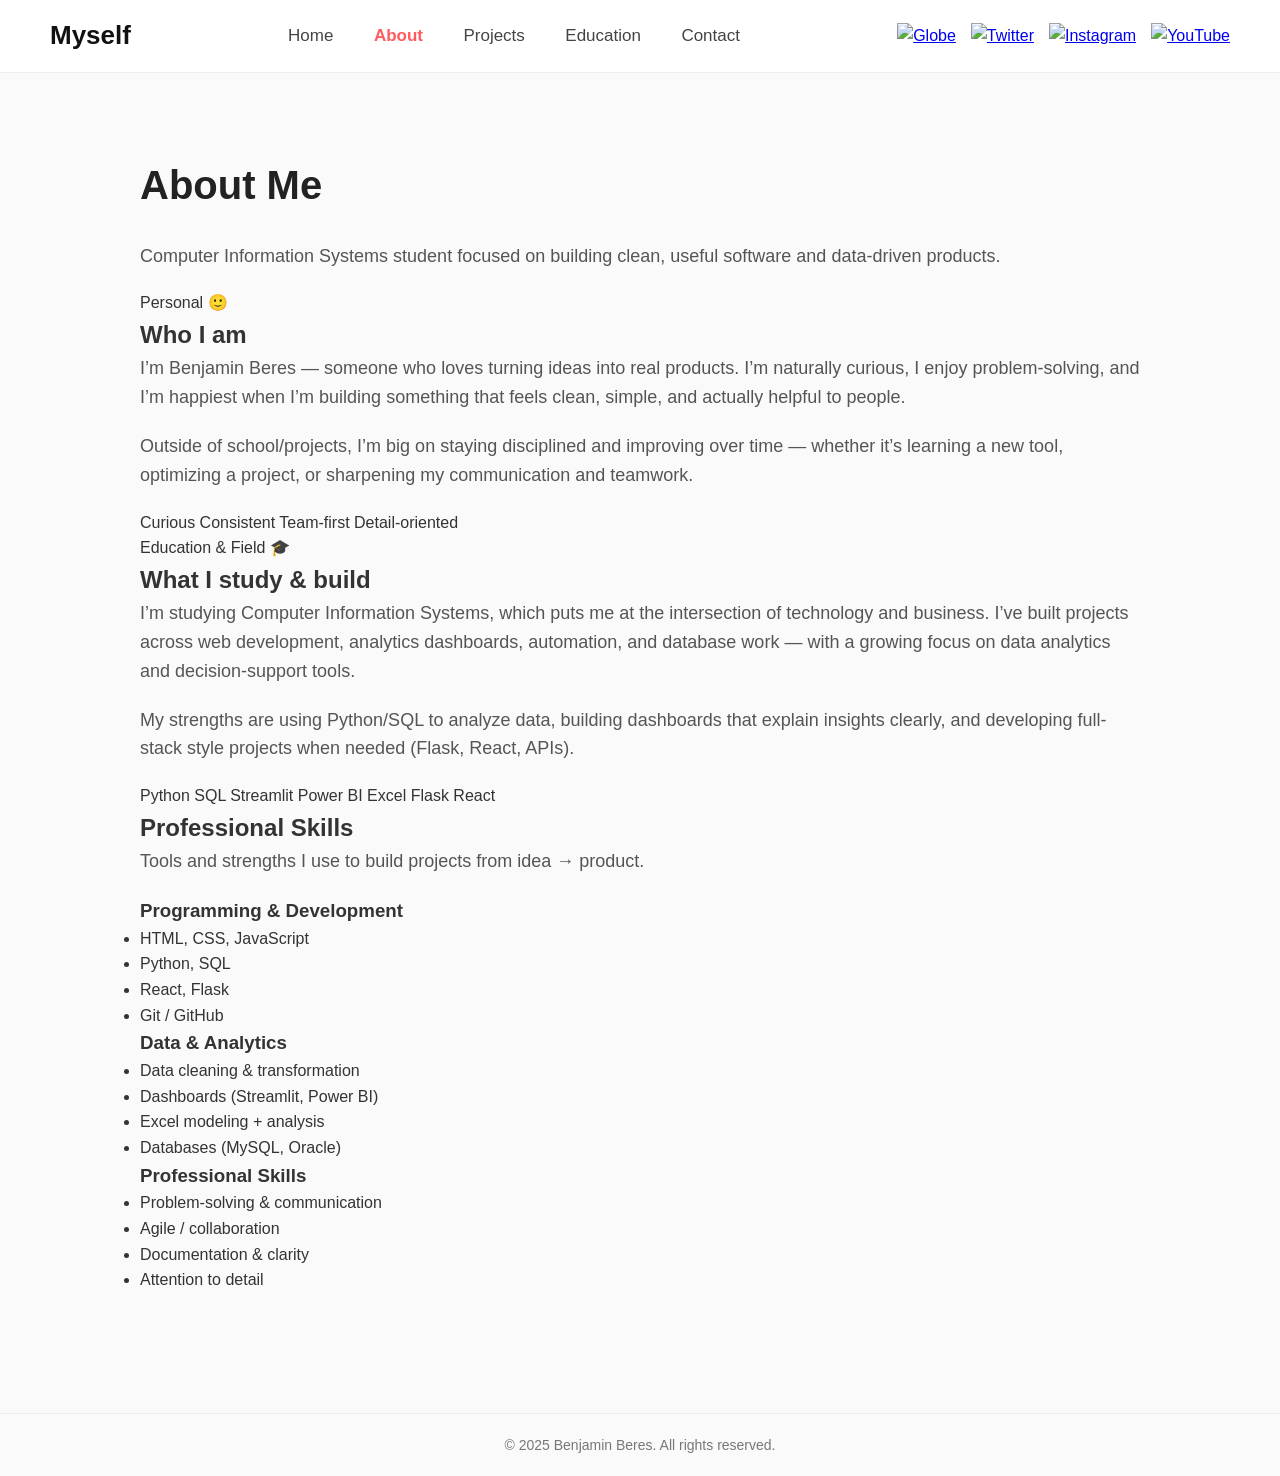
==== about.html @ faffc0ec "Update about.html" ====
<!DOCTYPE html>
<html lang="en">
<head>
  <meta charset="UTF-8">
  <meta name="viewport" content="width=device-width, initial-scale=1.0">
  <title>About - Myself</title>
  <link rel="stylesheet" href="style.css">
</head>

<body class="page-about">

<header>
  <div class="logo">Myself</div>

  <nav>
    <ul>
      <li><a href="index.html">Home</a></li>
      <li><a href="about.html" class="active">About</a></li>
      <li><a href="projects.html">Projects</a></li>
      <li><a href="education.html">Education</a></li>
      <li><a href="contact.html">Contact</a></li>
    </ul>
  </nav>

  <div class="header-icons">
    <!-- FIXED paths -->
    <a href="#"><img src="images/globe.png" alt="Globe"></a>
    <a href="#"><img src="images/twitter.png" alt="Twitter"></a>
    <a href="#"><img src="images/instagram.png" alt="Instagram"></a>
    <a href="#"><img src="images/youtube.png" alt="YouTube"></a>
  </div>
</header>

<section class="content about">

  <div class="about-hero">
    <h1>About Me</h1>
    <p>Computer Information Systems student focused on building clean, useful software and data-driven products.</p>
  </div>

  <div class="about-grid">

    <!-- Personal -->
    <div class="about-card">
      <div class="about-card-top">
        <span class="about-badge">Personal</span>
        <span class="about-icon">🙂</span>
      </div>

      <h2>Who I am</h2>
      <p>
        I’m Benjamin Beres — someone who loves turning ideas into real products. I’m naturally curious,
        I enjoy problem-solving, and I’m happiest when I’m building something that feels clean, simple,
        and actually helpful to people.
      </p>
      <p>
        Outside of school/projects, I’m big on staying disciplined and improving over time — whether it’s learning
        a new tool, optimizing a project, or sharpening my communication and teamwork.
      </p>

      <div class="about-chips">
        <span>Curious</span>
        <span>Consistent</span>
        <span>Team-first</span>
        <span>Detail-oriented</span>
      </div>
    </div>

    <!-- Education/Field -->
    <div class="about-card">
      <div class="about-card-top">
        <span class="about-badge">Education & Field</span>
        <span class="about-icon">🎓</span>
      </div>

      <h2>What I study & build</h2>
      <p>
        I’m studying Computer Information Systems, which puts me at the intersection of technology and business.
        I’ve built projects across web development, analytics dashboards, automation, and database work — with a growing
        focus on data analytics and decision-support tools.
      </p>
      <p>
        My strengths are using Python/SQL to analyze data, building dashboards that explain insights clearly,
        and developing full-stack style projects when needed (Flask, React, APIs).
      </p>

      <div class="about-chips">
        <span>Python</span>
        <span>SQL</span>
        <span>Streamlit</span>
        <span>Power BI</span>
        <span>Excel</span>
        <span>Flask</span>
        <span>React</span>
      </div>
    </div>

  </div>

  <!-- Skills Section -->
  <div class="about-section">
    <h2>Professional Skills</h2>
    <p>Tools and strengths I use to build projects from idea → product.</p>

    <div class="about-skill-grid">

      <div class="skill-card">
        <h3>Programming & Development</h3>
        <ul>
          <li>HTML, CSS, JavaScript</li>
          <li>Python, SQL</li>
          <li>React, Flask</li>
          <li>Git / GitHub</li>
        </ul>
      </div>

      <div class="skill-card">
        <h3>Data & Analytics</h3>
        <ul>
          <li>Data cleaning & transformation</li>
          <li>Dashboards (Streamlit, Power BI)</li>
          <li>Excel modeling + analysis</li>
          <li>Databases (MySQL, Oracle)</li>
        </ul>
      </div>

      <div class="skill-card">
        <h3>Professional Skills</h3>
        <ul>
          <li>Problem-solving & communication</li>
          <li>Agile / collaboration</li>
          <li>Documentation & clarity</li>
          <li>Attention to detail</li>
        </ul>
      </div>

    </div>
  </div>

</section>

<footer>
  <p>© 2025 Benjamin Beres. All rights reserved.</p>
</footer>

</body>
</html>
---- style.css ----
/* ================= RESET ================= */
* {
  margin: 0;
  padding: 0;
  box-sizing: border-box;
}

body {
  font-family: "Segoe UI", Arial, sans-serif;
  color: #333;
  background: #fafafa;
  line-height: 1.6;
}

/* ================= HEADER ================= */
header {
  display: flex;
  justify-content: space-between;
  align-items: center;
  padding: 15px 50px;
  background: #fff;
  border-bottom: 1px solid #eee;
  position: sticky;
  top: 0;
  z-index: 1000;
}

.logo {
  font-size: 26px;
  font-weight: bold;
  color: #111;
}

nav {
  flex: 1;
  text-align: center;
}

nav ul {
  list-style: none;
}

nav ul li {
  display: inline-block;
  margin: 0 18px;
}

nav ul li a {
  text-decoration: none;
  font-size: 17px;
  color: #444;
  transition: color 0.3s;
}

nav ul li a:hover,
nav ul li a.active {
  color: #ff5a5f;
  font-weight: 600;
}

.header-icons {
  display: flex;
  gap: 15px;
  align-items: center;
}

.header-icons img {
  width: 38px;
  height: 38px;
  cursor: pointer;
  transition: transform 0.3s ease, opacity 0.3s ease;
}

.header-icons img:hover {
  transform: scale(1.1);
  opacity: 0.8;
}

/* ================= CONTENT ================= */
.content {
  padding: 80px 50px;
  max-width: 1100px;
  margin: auto;
}

.content h1 {
  font-size: 40px;
  margin-bottom: 25px;
  color: #222;
}

.content p {
  font-size: 18px;
  margin-bottom: 20px;
  color: #555;
}

/* ================= HERO (Home Only) ================= */
.hero {
  display: flex;
  align-items: center;
  justify-content: space-between;
  padding: 100px 80px;
  background: #f4f7fb;
}

.hero-text {
  max-width: 50%;
}

.hero-text h1 {
  font-size: 54px;
  margin-bottom: 20px;
}

.hero-text p {
  font-size: 20px;
  margin-bottom: 30px;
}

.hero-text .btn {
  display: inline-block;
  padding: 14px 30px;
  background-color: #00aaff;
  color: #fff;
  border-radius: 6px;
  text-decoration: none;
  font-weight: bold;
  transition: background 0.3s ease;
}

.hero-text .btn:hover {
  background-color: #0077cc;
}

.hero-image img {
  width: 300px;
  height: 300px;
  object-fit: cover;
  border-radius: 50%;
  box-shadow: 0 12px 24px rgba(0, 0, 0, 0.1);
}

/* ================= PROJECTS ================= */
.projects-grid {
  display: grid;
  grid-template-columns: repeat(auto-fit, minmax(300px, 1fr));
  gap: 30px;
  margin-top: 40px;
}

.project-card {
  background: #fff;
  border-radius: 12px;
  padding: 25px;
  box-shadow: 0 6px 16px rgba(0,0,0,0.08);
  transition: transform 0.25s ease, box-shadow 0.25s ease;
  text-decoration: none;
  color: inherit;
}

.project-card:hover {
  transform: translateY(-6px);
  box-shadow: 0 12px 24px rgba(0,0,0,0.12);
}

/* ================= FOOTER ================= */
footer {
  text-align: center;
  padding: 20px;
  border-top: 1px solid #eee;
  margin-top: 40px;
  font-size: 14px;
  color: #777;
}

/* ================= EDUCATION PAGE ONLY ================= */

.page-education .education-list {
  position: relative;
  display: grid;
  gap: 30px;
  margin-top: 30px;
}

.page-education .education-list::before {
  content: "";
  position: absolute;
  left: 32px;
  top: 10px;
  bottom: 10px;
  width: 2px;
  background: #e6e6e6;
}

.page-education .edu-item {
  display: grid;
  grid-template-columns: 70px 1fr;
  gap: 20px;
  background: #fff;
  border-radius: 14px;
  padding: 30px;
  box-shadow: 0 12px 25px rgba(0,0,0,0.06);
  transition: all 0.25s ease;
}

.page-education .edu-item:hover {
  transform: translateY(-6px);
  box-shadow: 0 18px 35px rgba(0,0,0,0.12);
}

.page-education .edu-left {
  display: flex;
  flex-direction: column;
  align-items: center;
}

.page-education .edu-dot {
  width: 14px;
  height: 14px;
  background: #ff5a5f;
  border-radius: 50%;
  margin-bottom: 10px;
}

.page-education .edu-tags,
.page-education .course-grid {
  display: flex;
  flex-wrap: wrap;
  gap: 10px;
  margin-top: 10px;
}

.page-education .edu-tags span,
.page-education .course-grid span {
  background: #eef2f7;
  padding: 6px 12px;
  border-radius: 20px;
  font-size: 14px;
  transition: 0.2s ease;
}

.page-education .course-grid span:hover {
  background: #00aaff;
  color: white;
}

@media (max-width: 900px) {
  .hero {
    flex-direction: column;
    text-align: center;
  }

  .page-education .education-list::before {
    display: none;
  }

  .page-education .edu-item {
    grid-template-columns: 1fr;
  }
}

/* ================= CONTACT PAGE ONLY ================= */
.page-contact .contact-hero {
  text-align: center;
  margin-bottom: 40px;
}

.page-contact .contact-hero h1 {
  font-size: 48px;
  margin-bottom: 10px;
}

.page-contact .contact-hero p {
  max-width: 650px;
  margin: 0 auto;
  font-size: 18px;
  color: #555;
}

.page-contact .contact-grid {
  display: grid;
  grid-template-columns: repeat(auto-fit, minmax(280px, 1fr));
  gap: 22px;
  margin-top: 30px;
}

.page-contact .contact-card {
  background: #fff;
  border-radius: 16px;
  padding: 24px;
  box-shadow: 0 10px 25px rgba(0,0,0,0.08);
  text-decoration: none;
  color: inherit;
  display: grid;
  grid-template-columns: 56px 1fr;
  grid-template-rows: auto auto;
  column-gap: 16px;
  row-gap: 8px;
  transition: transform 0.25s ease, box-shadow 0.25s ease;
  border: 1px solid #f0f0f0;
}

.page-contact .contact-card:hover {
  transform: translateY(-6px);
  box-shadow: 0 16px 35px rgba(0,0,0,0.12);
}

.page-contact .contact-icon {
  width: 56px;
  height: 56px;
  border-radius: 14px;
  display: flex;
  align-items: center;
  justify-content: center;
  font-size: 26px;
  background: #f4f7fb;
  grid-row: span 2;
}

.page-contact .contact-info h2 {
  font-size: 22px;
  margin-bottom: 4px;
  color: #222;
}

.page-contact .contact-info p {
  color: #666;
  font-size: 15px;
}

.page-contact .contact-action {
  grid-column: 2;
  font-weight: 600;
  color: #00aaff;
  margin-top: 6px;
  font-size: 15px;
}

.page-contact .contact-footer-note {
  margin-top: 35px;
  text-align: center;
  padding: 14px 18px;
  background: #ffffff;
  border: 1px solid #eee;
  border-radius: 12px;
  color: #555;
}

/* Mobile */
@media (max-width: 600px) {
  .page-contact .contact-hero h1 {
    font-size: 40px;
  }
}

/* ================= PROJECTS PAGE ONLY ================= */
.page-projects .projects-hero {
  text-align: left;
  margin-bottom: 18px;
}

.page-projects .projects-hero h1 {
  font-size: 46px;
  margin-bottom: 10px;
}

.page-projects .projects-hero p {
  font-size: 18px;
  color: #666;
  max-width: 700px;
}

.page-projects .projects-grid--new {
  margin-top: 30px;
  gap: 26px;
}

.page-projects .project-card--new {
  position: relative;
  border: 1px solid #f0f0f0;
  border-radius: 16px;
  padding: 22px;
  box-shadow: 0 10px 25px rgba(0,0,0,0.07);
  transition: transform 0.25s ease, box-shadow 0.25s ease;
  min-height: 230px;
  display: flex;
  flex-direction: column;
}

.page-projects .project-card--new:hover {
  transform: translateY(-7px);
  box-shadow: 0 18px 38px rgba(0,0,0,0.12);
}

.page-projects .project-top {
  display: flex;
  align-items: center;
  justify-content: space-between;
  margin-bottom: 12px;
}

.page-projects .project-badge {
  font-size: 12px;
  padding: 6px 10px;
  border-radius: 999px;
  background: #f1f4f9;
  color: #333;
  font-weight: 600;
}

.page-projects .project-link {
  font-size: 13px;
  color: #00aaff;
  font-weight: 700;
}

.page-projects .project-card--new h2 {
  font-size: 22px;
  margin-bottom: 10px;
  color: #222;
  line-height: 1.25;
}

.page-projects .project-card--new p {
  font-size: 15px;
  color: #666;
  margin-bottom: 14px;
}

.page-projects .project-tags {
  display: flex;
  flex-wrap: wrap;
  gap: 8px;
  margin-top: auto; /* pushes tags to bottom for clean alignment */
}

.page-projects .project-tags span {
  background: #eef2f7;
  padding: 6px 10px;
  border-radius: 999px;
  font-size: 12.5px;
  color: #333;
  transition: 0.2s ease;
}

.page-projects .project-card--new:hover .project-tags span {
  background: #e8f6ff;
}

/* Featured accent */
.page-projects .project-card--new:first-child {
  border: 1px solid rgba(0,170,255,0.25);
  background: linear-gradient(180deg, #ffffff 0%, #fbfdff 100%);
}

/* Mobile */
@media (max-width: 700px) {
  .page-projects .projects-hero h1 {
    font-size: 40px;
  }
}
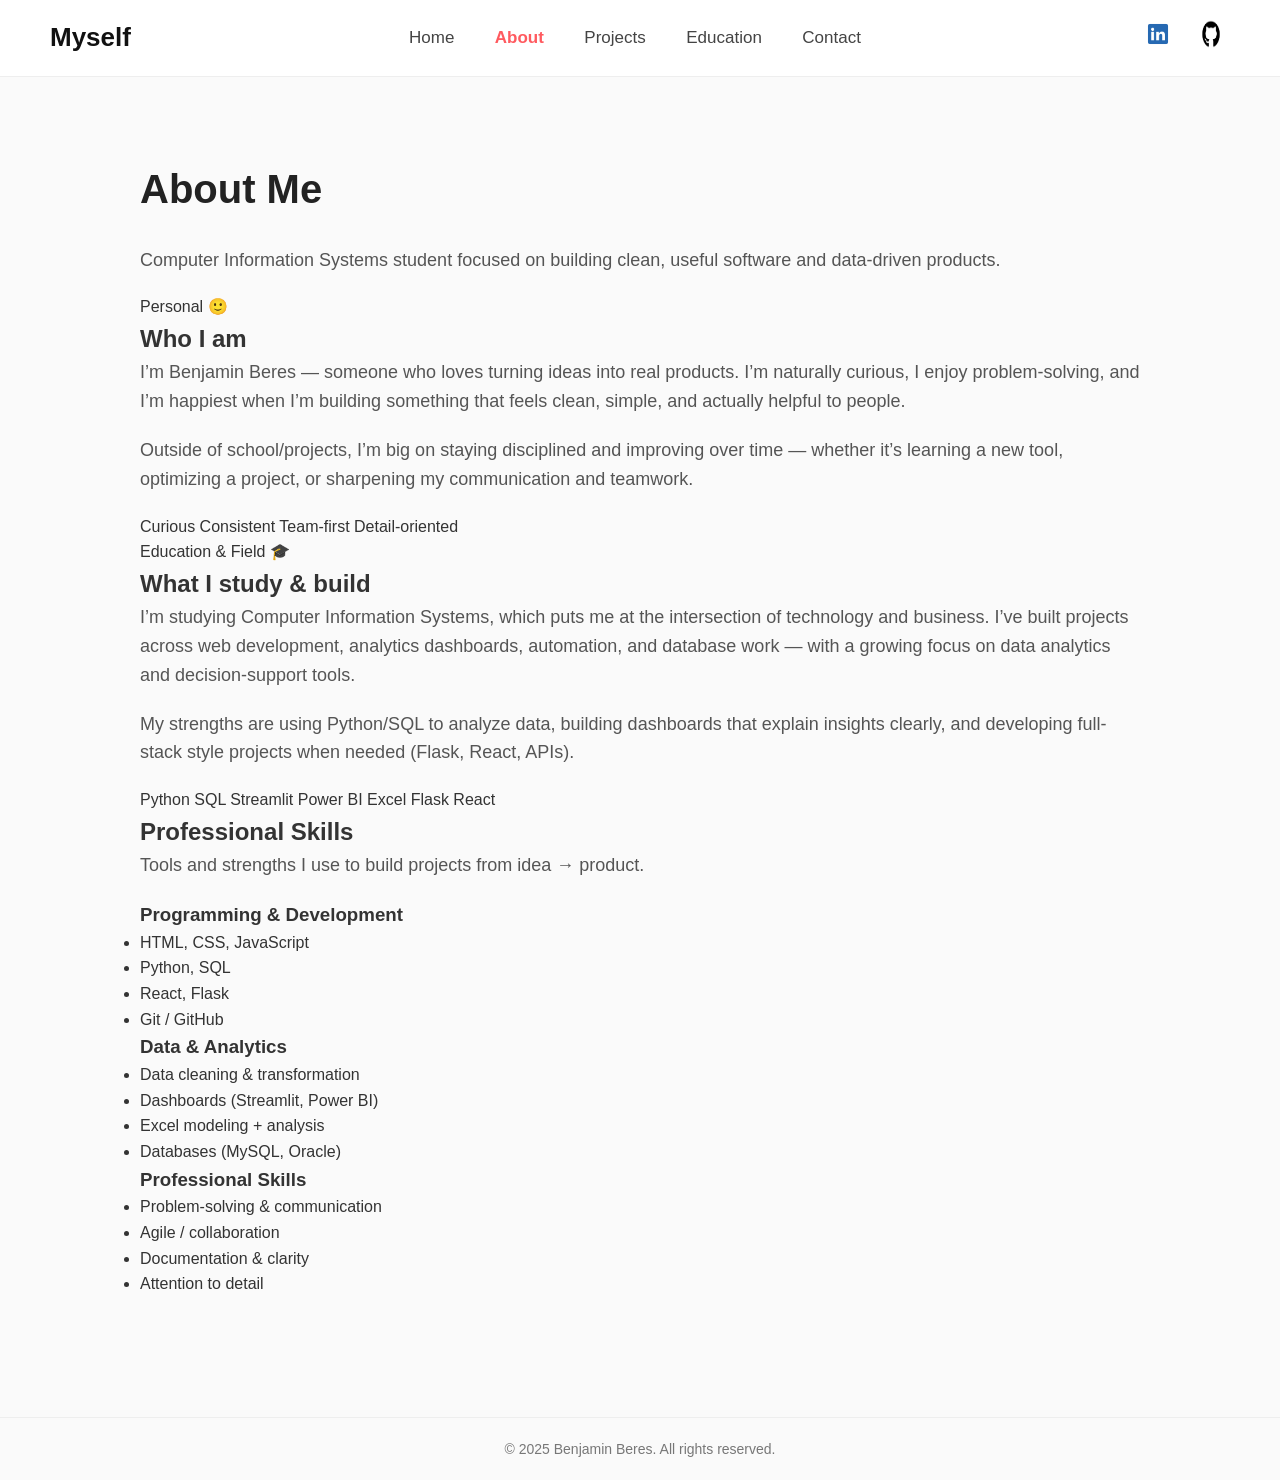
==== commit 38c42189: "Update about.html" ====
--- a/about.html
+++ b/about.html
@@ -23,12 +23,9 @@
   </nav>
 
   <div class="header-icons">
-    <!-- FIXED paths -->
-    <a href="#"><img src="images/globe.png" alt="Globe"></a>
-    <a href="#"><img src="images/twitter.png" alt="Twitter"></a>
-    <a href="#"><img src="images/instagram.png" alt="Instagram"></a>
-    <a href="#"><img src="images/youtube.png" alt="YouTube"></a>
-  </div>
+      <a href="https://www.linkedin.com/in/benjamin-beres-11761126a/"><img src="images/linkedin.png" alt="LinkedIn" /></a>
+      <a href="https://github.com/BBeres4"><img src="images/github.png" alt="Github" /></a>
+    </div>
 </header>
 
 <section class="content about">
@@ -145,3 +142,4 @@
 
 </body>
 </html>
+
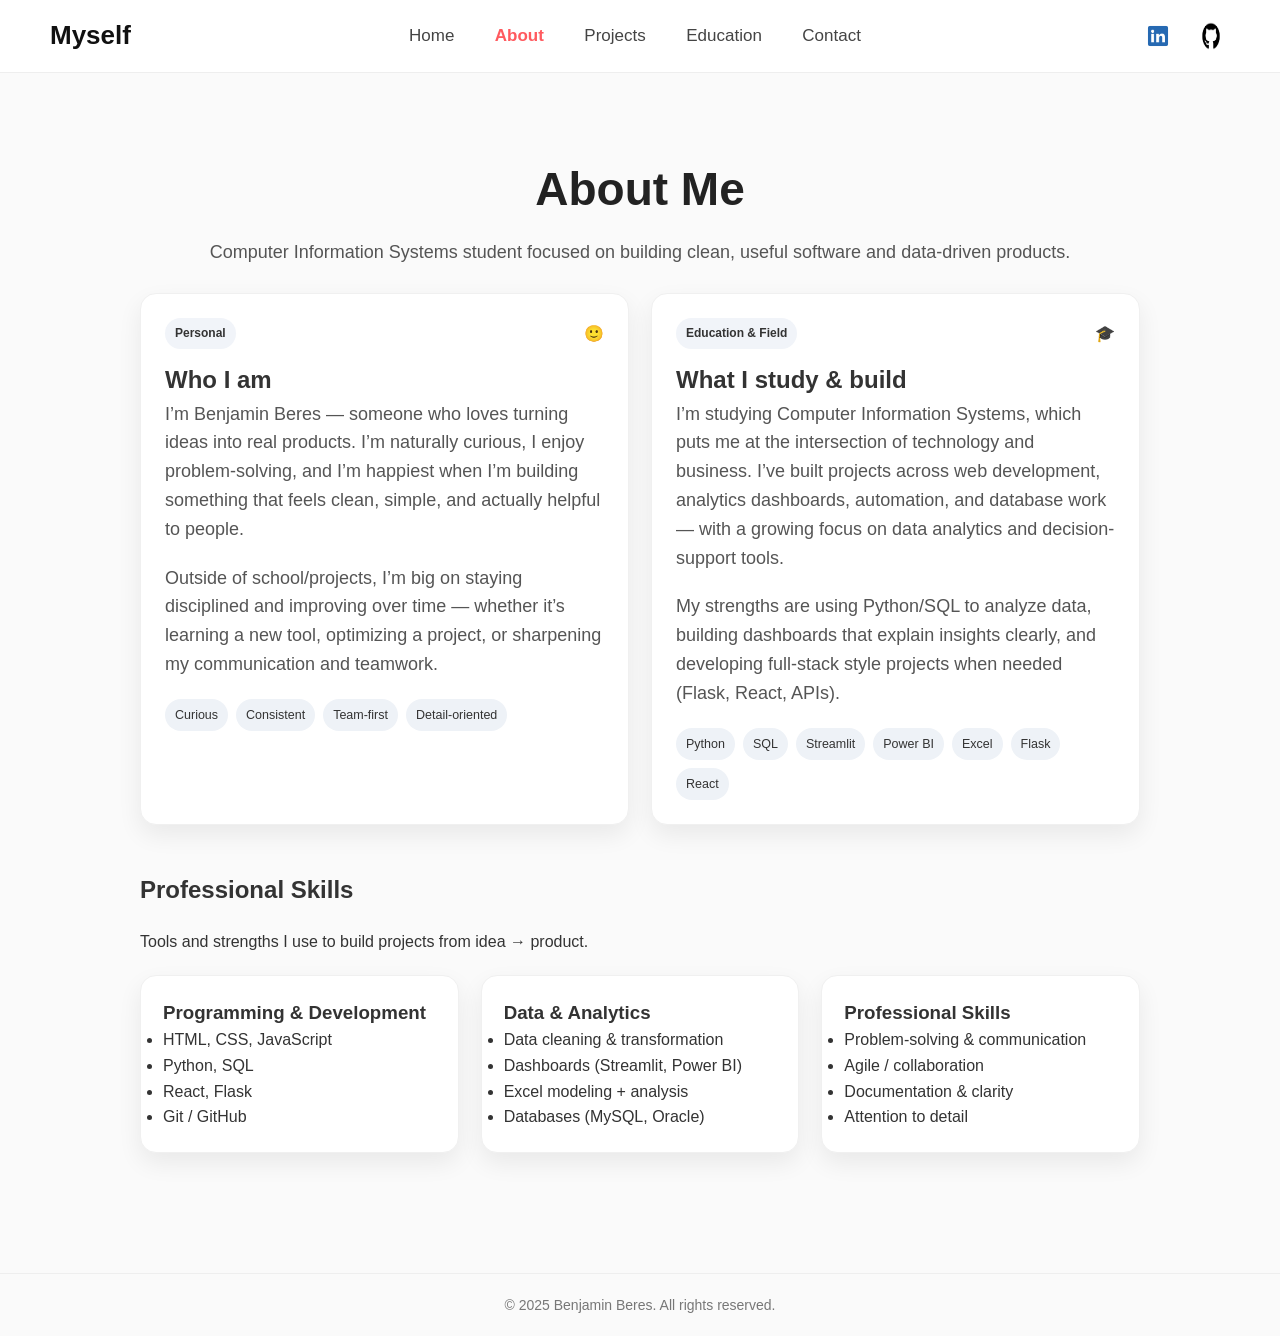
==== commit b20fc09a: "Update about.html centered professional skills text + description" ====
--- a/about.html
+++ b/about.html
@@ -96,8 +96,8 @@
 
   <!-- Skills Section -->
   <div class="about-section">
-    <h2>Professional Skills</h2>
-    <p>Tools and strengths I use to build projects from idea → product.</p>
+    <h2><center></center>Professional Skills</h2></center>
+    <p><center></center>Tools and strengths I use to build projects from idea → product.</p></center>
 
     <div class="about-skill-grid">
 
@@ -143,3 +143,4 @@
 </body>
 </html>
 
+
--- a/style.css
+++ b/style.css
@@ -3,6 +3,11 @@
   margin: 0;
   padding: 0;
   box-sizing: border-box;
+}
+
+img {
+  max-width: 100%;
+  display: block;
 }
 
 body {
@@ -76,26 +81,38 @@
   opacity: 0.8;
 }
 
-/* ================= CONTENT ================= */
+/* ================= CONTENT (GLOBAL) ================= */
 .content {
   padding: 80px 50px;
   max-width: 1100px;
   margin: auto;
 }
 
+/* All page titles (About Me, Projects, etc.) */
 .content h1 {
-  font-size: 40px;
-  margin-bottom: 25px;
+  font-size: 46px;
+  margin-bottom: 12px;
   color: #222;
-}
-
+  text-align: center; /* ✅ centers page heading for every page */
+}
+
+/* The intro paragraph directly under the H1 */
+.content > p {
+  font-size: 18px;
+  color: #666;
+  text-align: center;      /* ✅ centers intro text */
+  max-width: 750px;        /* ✅ prevents awkward wrapping */
+  margin: 0 auto 30px auto;/* ✅ centers the block */
+}
+
+/* Any other paragraph inside content (not the intro) */
 .content p {
   font-size: 18px;
   margin-bottom: 20px;
   color: #555;
 }
 
-/* ================= HERO (Home Only) ================= */
+/* ================= HERO (HOME) ================= */
 .hero {
   display: flex;
   align-items: center;
@@ -111,11 +128,13 @@
 .hero-text h1 {
   font-size: 54px;
   margin-bottom: 20px;
+  text-align: left; /* Home hero heading should stay left */
 }
 
 .hero-text p {
   font-size: 20px;
   margin-bottom: 30px;
+  text-align: left;
 }
 
 .hero-text .btn {
@@ -141,12 +160,12 @@
   box-shadow: 0 12px 24px rgba(0, 0, 0, 0.1);
 }
 
-/* ================= PROJECTS ================= */
+/* ================= PROJECTS (BASE) ================= */
 .projects-grid {
   display: grid;
   grid-template-columns: repeat(auto-fit, minmax(300px, 1fr));
   gap: 30px;
-  margin-top: 40px;
+  margin-top: 35px;
 }
 
 .project-card {
@@ -175,12 +194,11 @@
 }
 
 /* ================= EDUCATION PAGE ONLY ================= */
-
 .page-education .education-list {
   position: relative;
   display: grid;
   gap: 30px;
-  margin-top: 30px;
+  margin-top: 25px;
 }
 
 .page-education .education-list::before {
@@ -245,21 +263,6 @@
   color: white;
 }
 
-@media (max-width: 900px) {
-  .hero {
-    flex-direction: column;
-    text-align: center;
-  }
-
-  .page-education .education-list::before {
-    display: none;
-  }
-
-  .page-education .edu-item {
-    grid-template-columns: 1fr;
-  }
-}
-
 /* ================= CONTACT PAGE ONLY ================= */
 .page-contact .contact-hero {
   text-align: center;
@@ -347,28 +350,14 @@
   color: #555;
 }
 
-/* Mobile */
-@media (max-width: 600px) {
-  .page-contact .contact-hero h1 {
-    font-size: 40px;
-  }
-}
-
-/* ================= PROJECTS PAGE ONLY ================= */
+/* ================= PROJECTS PAGE ONLY (UPGRADED CARDS) ================= */
 .page-projects .projects-hero {
-  text-align: left;
+  text-align: center;
   margin-bottom: 18px;
 }
 
-.page-projects .projects-hero h1 {
-  font-size: 46px;
-  margin-bottom: 10px;
-}
-
 .page-projects .projects-hero p {
-  font-size: 18px;
-  color: #666;
-  max-width: 700px;
+  margin: 0 auto;
 }
 
 .page-projects .projects-grid--new {
@@ -415,24 +404,11 @@
   font-weight: 700;
 }
 
-.page-projects .project-card--new h2 {
-  font-size: 22px;
-  margin-bottom: 10px;
-  color: #222;
-  line-height: 1.25;
-}
-
-.page-projects .project-card--new p {
-  font-size: 15px;
-  color: #666;
-  margin-bottom: 14px;
-}
-
 .page-projects .project-tags {
   display: flex;
   flex-wrap: wrap;
   gap: 8px;
-  margin-top: auto; /* pushes tags to bottom for clean alignment */
+  margin-top: auto;
 }
 
 .page-projects .project-tags span {
@@ -448,18 +424,142 @@
   background: #e8f6ff;
 }
 
-/* Featured accent */
 .page-projects .project-card--new:first-child {
   border: 1px solid rgba(0,170,255,0.25);
   background: linear-gradient(180deg, #ffffff 0%, #fbfdff 100%);
 }
 
-/* Mobile */
-@media (max-width: 700px) {
-  .page-projects .projects-hero h1 {
+/* ================= ABOUT PAGE ONLY ================= */
+.page-about .about-hero {
+  text-align: center;
+  margin-bottom: 26px;
+}
+
+.page-about .about-hero p {
+  margin: 0 auto; /* ✅ fixes the “second line not centered” issue */
+}
+
+.page-about .about-grid {
+  display: grid;
+  grid-template-columns: 1fr 1fr;
+  gap: 22px;
+  margin-top: 25px;
+}
+
+.page-about .about-card {
+  background: #fff;
+  border: 1px solid #f0f0f0;
+  border-radius: 16px;
+  padding: 24px;
+  box-shadow: 0 10px 25px rgba(0,0,0,0.07);
+  transition: transform 0.25s ease, box-shadow 0.25s ease;
+}
+
+.page-about .about-card:hover {
+  transform: translateY(-6px);
+  box-shadow: 0 16px 35px rgba(0,0,0,0.12);
+}
+
+.page-about .about-card-top {
+  display: flex;
+  align-items: center;
+  justify-content: space-between;
+  margin-bottom: 12px;
+}
+
+.page-about .about-badge {
+  font-size: 12px;
+  padding: 6px 10px;
+  border-radius: 999px;
+  background: #f1f4f9;
+  color: #333;
+  font-weight: 700;
+}
+
+.page-about .about-chips {
+  display: flex;
+  flex-wrap: wrap;
+  gap: 8px;
+  margin-top: 10px;
+}
+
+.page-about .about-chips span {
+  background: #eef2f7;
+  padding: 6px 10px;
+  border-radius: 999px;
+  font-size: 12.5px;
+  color: #333;
+  transition: 0.2s ease;
+}
+
+.page-about .about-section {
+  margin-top: 46px;
+}
+
+.page-about .about-skill-grid {
+  display: grid;
+  grid-template-columns: repeat(auto-fit, minmax(260px, 1fr));
+  gap: 22px;
+  margin-top: 12px;
+}
+
+.page-about .skill-card {
+  background: #fff;
+  border: 1px solid #f0f0f0;
+  border-radius: 16px;
+  padding: 22px;
+  box-shadow: 0 10px 25px rgba(0,0,0,0.07);
+}
+
+/* ================= RESPONSIVE (GLOBAL) ================= */
+@media (max-width: 900px) {
+  header {
+    padding: 12px 18px;
+  }
+
+  nav ul li {
+    margin: 0 10px;
+  }
+
+  .content {
+    padding: 60px 20px;
+  }
+
+  .hero {
+    flex-direction: column;
+    text-align: center;
+    padding: 60px 30px;
+  }
+
+  .hero-text {
+    max-width: 100%;
+  }
+
+  .hero-text h1,
+  .hero-text p {
+    text-align: center;
+  }
+
+  .page-education .education-list::before {
+    display: none;
+  }
+
+  .page-education .edu-item {
+    grid-template-columns: 1fr;
+  }
+
+  .page-about .about-grid {
+    grid-template-columns: 1fr;
+  }
+}
+
+@media (max-width: 600px) {
+  .content h1 {
     font-size: 40px;
   }
-}
-
-
-
+
+  .header-icons img {
+    width: 32px;
+    height: 32px;
+  }
+}
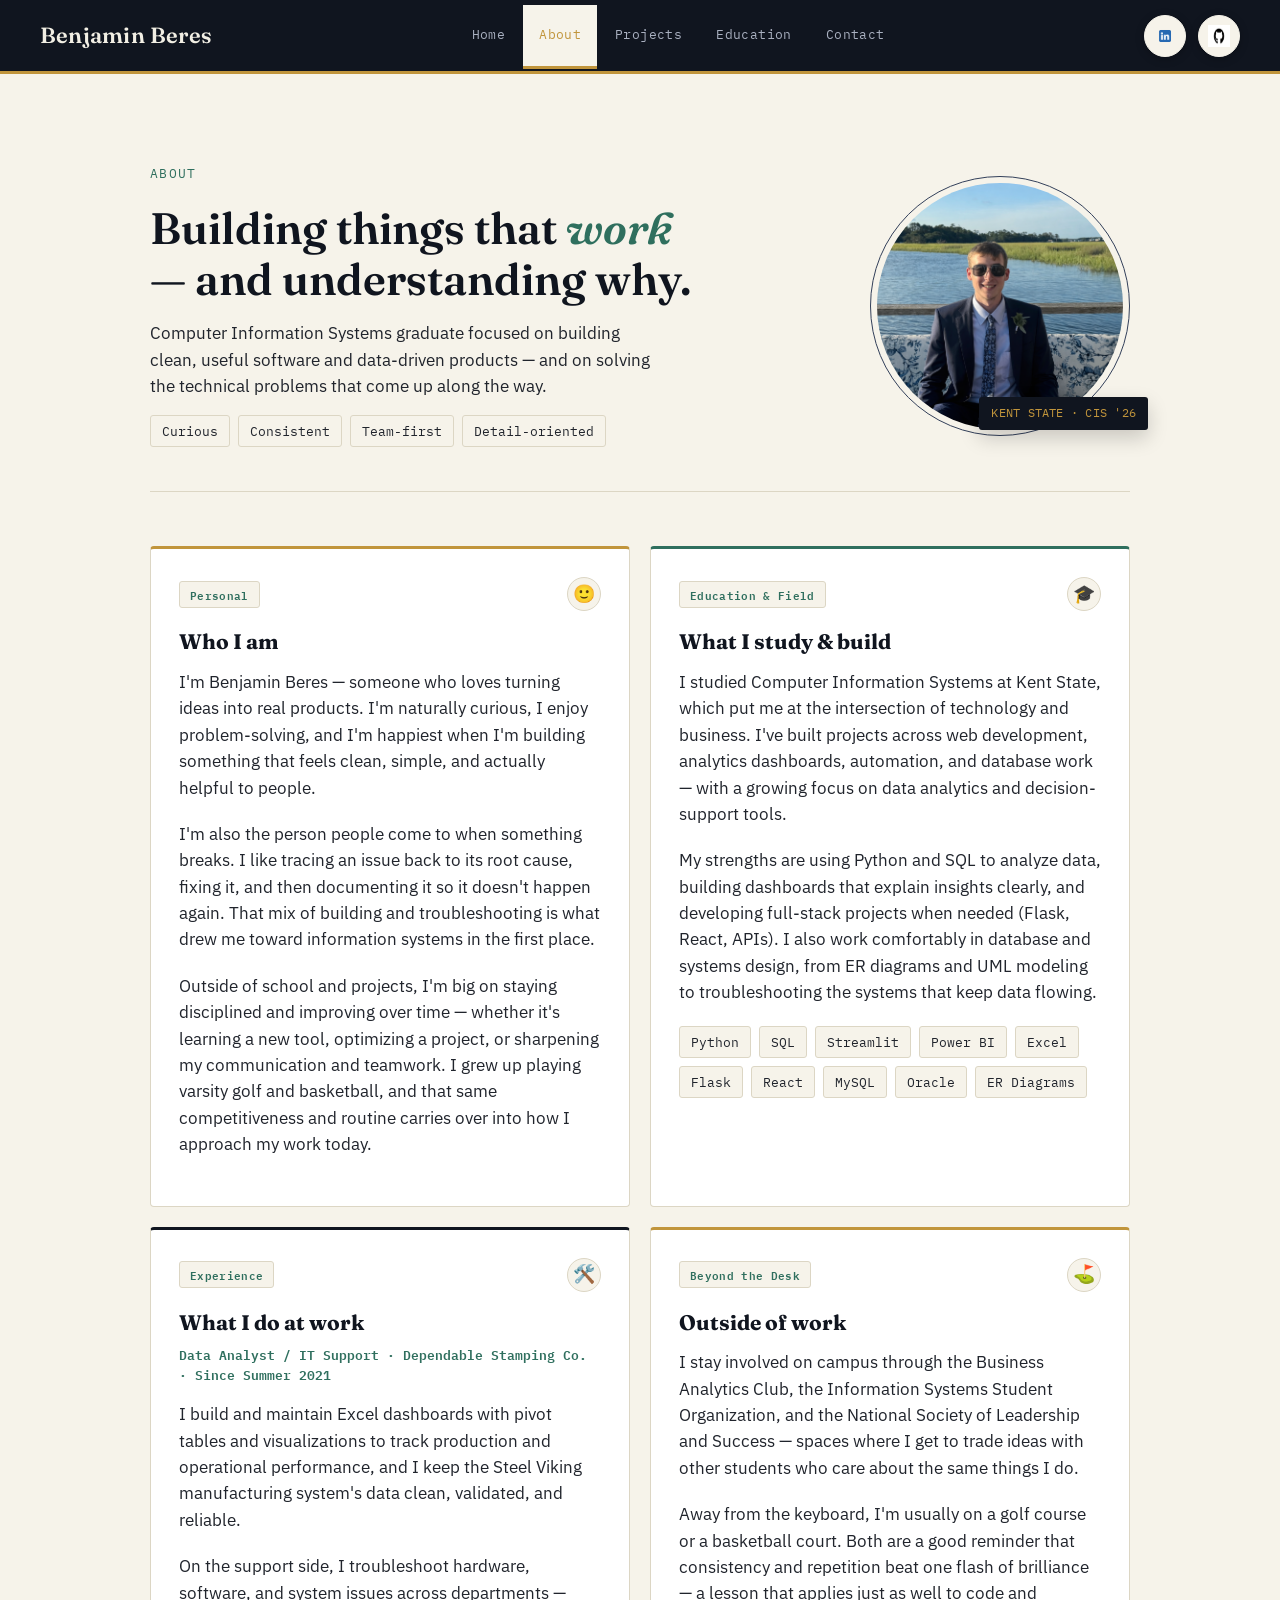
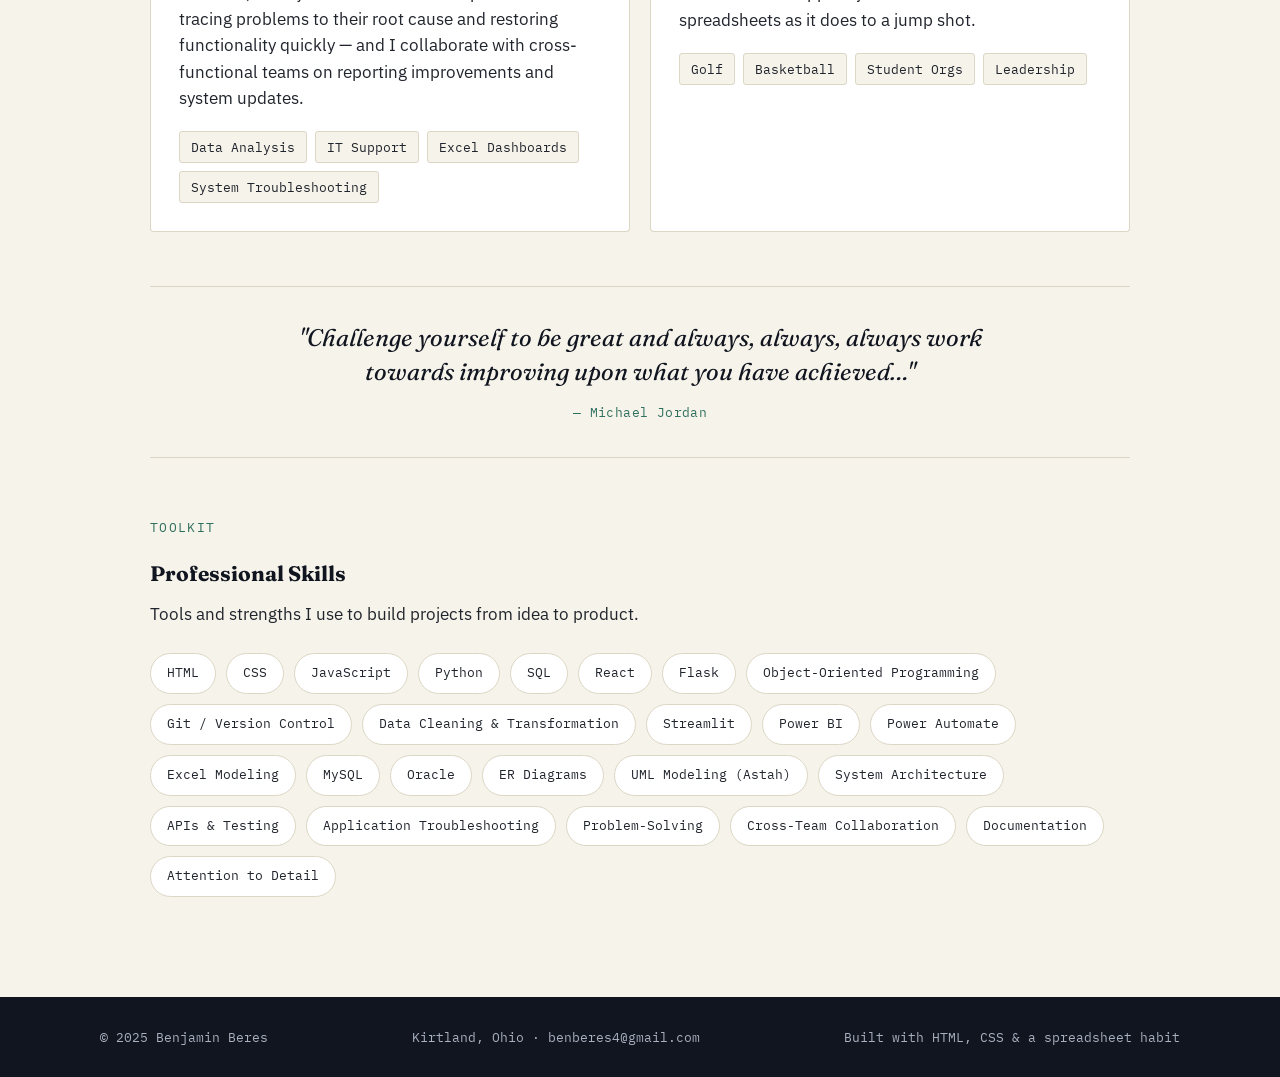
==== commit 863bbc3e: "Revise About page content and layout Updated the About page with new content and structure." ====
--- a/about.html
+++ b/about.html
@@ -3,14 +3,14 @@
 <head>
   <meta charset="UTF-8">
   <meta name="viewport" content="width=device-width, initial-scale=1.0">
-  <title>About - Myself</title>
+  <title>About — Benjamin Beres</title>
   <link rel="stylesheet" href="style.css">
 </head>
 
 <body class="page-about">
 
 <header>
-  <div class="logo">Myself</div>
+  <div class="logo">Benjamin Beres</div>
 
   <nav>
     <ul>
@@ -23,39 +23,20 @@
   </nav>
 
   <div class="header-icons">
-      <a href="https://www.linkedin.com/in/benjamin-beres-11761126a/"><img src="images/linkedin.png" alt="LinkedIn" /></a>
-      <a href="https://github.com/BBeres4"><img src="images/github.png" alt="Github" /></a>
-    </div>
+    <a href="https://www.linkedin.com/in/benjamin-beres-11761126a/" target="_blank" rel="noopener"><img src="images/linkedin.png" alt="LinkedIn" /></a>
+    <a href="https://github.com/BBeres4" target="_blank" rel="noopener"><img src="images/github.png" alt="Github" /></a>
+  </div>
 </header>
 
 <section class="content about">
 
   <div class="about-hero">
-    <h1>About Me</h1>
-    <p>Computer Information Systems student focused on building clean, useful software and data-driven products.</p>
-  </div>
-
-  <div class="about-grid">
-
-    <!-- Personal -->
-    <div class="about-card">
-      <div class="about-card-top">
-        <span class="about-badge">Personal</span>
-        <span class="about-icon">🙂</span>
-      </div>
-
-      <h2>Who I am</h2>
-      <p>
-        I’m Benjamin Beres — someone who loves turning ideas into real products. I’m naturally curious,
-        I enjoy problem-solving, and I’m happiest when I’m building something that feels clean, simple,
-        and actually helpful to people.
-      </p>
-      <p>
-        Outside of school/projects, I’m big on staying disciplined and improving over time — whether it’s learning
-        a new tool, optimizing a project, or sharpening my communication and teamwork.
-      </p>
-
-      <div class="about-chips">
+    <div class="about-hero-text">
+      <span class="hero-eyebrow">About</span>
+      <h1>Building things that <em>work</em> — and understanding why.</h1>
+      <p>Computer Information Systems graduate focused on building clean, useful software and data-driven products — and on solving the technical problems that come up along the way.</p>
+
+      <div class="about-chips about-chips--hero">
         <span>Curious</span>
         <span>Consistent</span>
         <span>Team-first</span>
@@ -63,22 +44,58 @@
       </div>
     </div>
 
+    <div class="hero-image">
+      <div class="frame">
+        <img src="images/your-photo.png" alt="Benjamin Beres" />
+      </div>
+      <div class="tag">KENT STATE · CIS '26</div>
+    </div>
+  </div>
+
+  <div class="about-grid">
+
+    <!-- Personal -->
+    <div class="about-card about-card--personal">
+      <div class="about-card-top">
+        <span class="about-badge">Personal</span>
+        <span class="about-icon">🙂</span>
+      </div>
+
+      <h2>Who I am</h2>
+      <p>
+        I'm Benjamin Beres — someone who loves turning ideas into real products. I'm naturally curious,
+        I enjoy problem-solving, and I'm happiest when I'm building something that feels clean, simple,
+        and actually helpful to people.
+      </p>
+      <p>
+        I'm also the person people come to when something breaks. I like tracing an issue back to its root
+        cause, fixing it, and then documenting it so it doesn't happen again. That mix of building and
+        troubleshooting is what drew me toward information systems in the first place.
+      </p>
+      <p>
+        Outside of school and projects, I'm big on staying disciplined and improving over time — whether it's learning
+        a new tool, optimizing a project, or sharpening my communication and teamwork. I grew up playing varsity golf
+        and basketball, and that same competitiveness and routine carries over into how I approach my work today.
+      </p>
+    </div>
+
     <!-- Education/Field -->
-    <div class="about-card">
-      <div class="about-card-top">
-        <span class="about-badge">Education & Field</span>
+    <div class="about-card about-card--education">
+      <div class="about-card-top">
+        <span class="about-badge">Education &amp; Field</span>
         <span class="about-icon">🎓</span>
       </div>
 
-      <h2>What I study & build</h2>
-      <p>
-        I’m studying Computer Information Systems, which puts me at the intersection of technology and business.
-        I’ve built projects across web development, analytics dashboards, automation, and database work — with a growing
+      <h2>What I study &amp; build</h2>
+      <p>
+        I studied Computer Information Systems at Kent State, which put me at the intersection of technology and business.
+        I've built projects across web development, analytics dashboards, automation, and database work — with a growing
         focus on data analytics and decision-support tools.
       </p>
       <p>
-        My strengths are using Python/SQL to analyze data, building dashboards that explain insights clearly,
-        and developing full-stack style projects when needed (Flask, React, APIs).
+        My strengths are using Python and SQL to analyze data, building dashboards that explain insights clearly,
+        and developing full-stack projects when needed (Flask, React, APIs). I also work comfortably in database
+        and systems design, from ER diagrams and UML modeling to troubleshooting the systems that keep data flowing.
       </p>
 
       <div class="about-chips">
@@ -89,58 +106,119 @@
         <span>Excel</span>
         <span>Flask</span>
         <span>React</span>
-      </div>
-    </div>
-
+        <span>MySQL</span>
+        <span>Oracle</span>
+        <span>ER Diagrams</span>
+      </div>
+    </div>
+
+    <!-- Work Experience -->
+    <div class="about-card about-card--experience">
+      <div class="about-card-top">
+        <span class="about-badge">Experience</span>
+        <span class="about-icon">🛠️</span>
+      </div>
+
+      <h2>What I do at work</h2>
+      <p class="about-card-meta">Data Analyst / IT Support · Dependable Stamping Co. · Since Summer 2021</p>
+      <p>
+        I build and maintain Excel dashboards with pivot tables and visualizations to track production and
+        operational performance, and I keep the Steel Viking manufacturing system's data clean, validated,
+        and reliable.
+      </p>
+      <p>
+        On the support side, I troubleshoot hardware, software, and system issues across departments — tracing
+        problems to their root cause and restoring functionality quickly — and I collaborate with cross-functional
+        teams on reporting improvements and system updates.
+      </p>
+
+      <div class="about-chips">
+        <span>Data Analysis</span>
+        <span>IT Support</span>
+        <span>Excel Dashboards</span>
+        <span>System Troubleshooting</span>
+      </div>
+    </div>
+
+    <!-- Beyond Work -->
+    <div class="about-card about-card--beyond">
+      <div class="about-card-top">
+        <span class="about-badge">Beyond the Desk</span>
+        <span class="about-icon">⛳</span>
+      </div>
+
+      <h2>Outside of work</h2>
+      <p>
+        I stay involved on campus through the Business Analytics Club, the Information Systems Student Organization,
+        and the National Society of Leadership and Success — spaces where I get to trade ideas with other students
+        who care about the same things I do.
+      </p>
+      <p>
+        Away from the keyboard, I'm usually on a golf course or a basketball court. Both are a good reminder that
+        consistency and repetition beat one flash of brilliance — a lesson that applies just as well to code and
+        spreadsheets as it does to a jump shot.
+      </p>
+
+      <div class="about-chips">
+        <span>Golf</span>
+        <span>Basketball</span>
+        <span>Student Orgs</span>
+        <span>Leadership</span>
+      </div>
+    </div>
+
+  </div>
+
+  <!-- Pull Quote -->
+  <div class="about-quote">
+    <p>"Challenge yourself to be great and always, always, always work towards improving upon what you have achieved…"</p>
+    <span class="about-quote-attr">— Michael Jordan</span>
   </div>
 
   <!-- Skills Section -->
   <div class="about-section">
-    <h2><center></center>Professional Skills</h2></center>
-    <p><center></center>Tools and strengths I use to build projects from idea → product.</p></center>
-
-    <div class="about-skill-grid">
-
-      <div class="skill-card">
-        <h3>Programming & Development</h3>
-        <ul>
-          <li>HTML, CSS, JavaScript</li>
-          <li>Python, SQL</li>
-          <li>React, Flask</li>
-          <li>Git / GitHub</li>
-        </ul>
-      </div>
-
-      <div class="skill-card">
-        <h3>Data & Analytics</h3>
-        <ul>
-          <li>Data cleaning & transformation</li>
-          <li>Dashboards (Streamlit, Power BI)</li>
-          <li>Excel modeling + analysis</li>
-          <li>Databases (MySQL, Oracle)</li>
-        </ul>
-      </div>
-
-      <div class="skill-card">
-        <h3>Professional Skills</h3>
-        <ul>
-          <li>Problem-solving & communication</li>
-          <li>Agile / collaboration</li>
-          <li>Documentation & clarity</li>
-          <li>Attention to detail</li>
-        </ul>
-      </div>
-
+    <span class="hero-eyebrow">Toolkit</span>
+    <h2>Professional Skills</h2>
+    <p>Tools and strengths I use to build projects from idea to product.</p>
+
+    <div class="skills-line">
+      <span>HTML</span>
+      <span>CSS</span>
+      <span>JavaScript</span>
+      <span>Python</span>
+      <span>SQL</span>
+      <span>React</span>
+      <span>Flask</span>
+      <span>Object-Oriented Programming</span>
+      <span>Git / Version Control</span>
+      <span>Data Cleaning &amp; Transformation</span>
+      <span>Streamlit</span>
+      <span>Power BI</span>
+      <span>Power Automate</span>
+      <span>Excel Modeling</span>
+      <span>MySQL</span>
+      <span>Oracle</span>
+      <span>ER Diagrams</span>
+      <span>UML Modeling (Astah)</span>
+      <span>System Architecture</span>
+      <span>APIs &amp; Testing</span>
+      <span>Application Troubleshooting</span>
+      <span>Problem-Solving</span>
+      <span>Cross-Team Collaboration</span>
+      <span>Documentation</span>
+      <span>Attention to Detail</span>
     </div>
   </div>
 
 </section>
 
 <footer>
-  <p>© 2025 Benjamin Beres. All rights reserved.</p>
+  <div class="footer-row">
+    <span>© 2025 Benjamin Beres</span>
+    <span>Kirtland, Ohio · <a href="mailto:benberes4@gmail.com">benberes4@gmail.com</a></span>
+    <span>Built with HTML, CSS &amp; a spreadsheet habit</span>
+  </div>
 </footer>
 
 </body>
 </html>
-
-
--- a/style.css
+++ b/style.css
@@ -1,565 +1,891 @@
+@import url('https://fonts.googleapis.com/css2?family=Fraunces:opsz,wght@9..144,400..700&family=IBM+Plex+Sans:wght@400;500;600;700&family=IBM+Plex+Mono:wght@400;500;600&display=swap');
+
 /* ================= RESET ================= */
-* {
-  margin: 0;
-  padding: 0;
-  box-sizing: border-box;
-}
-
-img {
-  max-width: 100%;
-  display: block;
-}
-
-body {
-  font-family: "Segoe UI", Arial, sans-serif;
-  color: #333;
-  background: #fafafa;
+* { margin: 0; padding: 0; box-sizing: border-box; }
+img { max-width: 100%; display: block; }
+
+:root{
+  --ink:        #10151f;
+  --ink-soft:   #1b2333;
+  --paper:      #f6f3ea;
+  --paper-dim:  #eeeadd;
+  --line:       #dcd6c4;
+  --line-dark:  #33405a;
+  --gold:       #c1953c;
+  --gold-soft:  #e7d3a4;
+  --teal:       #2f6f5e;
+  --text:       #20242c;
+  --text-muted: #666a58;
+  --text-inv:   #f2efe4;
+  --text-inv-muted:#a9b0c0;
+  --serif: 'Fraunces', serif;
+  --sans:  'IBM Plex Sans', Arial, sans-serif;
+  --mono:  'IBM Plex Mono', 'Courier New', monospace;
+  --radius: 4px;
+}
+
+@media (prefers-reduced-motion: reduce){
+  * { animation-duration: 0.001ms !important; animation-iteration-count: 1 !important; transition-duration: 0.001ms !important; }
+}
+
+html{ scroll-behavior: smooth; }
+
+body{
+  font-family: var(--sans);
+  color: var(--text);
+  background: var(--paper);
   line-height: 1.6;
 }
 
-/* ================= HEADER ================= */
-header {
+a{ color: inherit; }
+
+::selection{ background: var(--gold-soft); color: var(--ink); }
+
+/* ================= HEADER / SHEET-TAB NAV ================= */
+header{
   display: flex;
   justify-content: space-between;
   align-items: center;
-  padding: 15px 50px;
-  background: #fff;
-  border-bottom: 1px solid #eee;
+  padding: 0 40px;
+  background: var(--ink);
+  border-bottom: 3px solid var(--gold);
   position: sticky;
   top: 0;
   z-index: 1000;
 }
 
-.logo {
-  font-size: 26px;
-  font-weight: bold;
-  color: #111;
-}
-
-nav {
-  flex: 1;
-  text-align: center;
-}
-
-nav ul {
+.logo{
+  font-family: var(--serif);
+  font-size: 22px;
+  font-weight: 600;
+  color: var(--text-inv);
+  padding: 18px 0;
+  letter-spacing: 0.01em;
+}
+.logo span{ color: var(--gold); }
+
+nav{ flex: 1; }
+
+nav ul{
   list-style: none;
-}
-
-nav ul li {
+  display: flex;
+  justify-content: center;
+  gap: 2px;
+}
+
+nav ul li a{
   display: inline-block;
-  margin: 0 18px;
-}
-
-nav ul li a {
   text-decoration: none;
-  font-size: 17px;
-  color: #444;
-  transition: color 0.3s;
-}
-
-nav ul li a:hover,
-nav ul li a.active {
-  color: #ff5a5f;
-  font-weight: 600;
-}
-
-.header-icons {
-  display: flex;
-  gap: 15px;
+  font-family: var(--mono);
+  font-size: 13px;
+  letter-spacing: 0.03em;
+  color: var(--text-inv-muted);
+  padding: 20px 16px;
+  border-bottom: 3px solid transparent;
+  margin-bottom: -3px;
+  transition: color 0.2s ease, border-color 0.2s ease, background 0.2s ease;
+}
+
+nav ul li a:hover{
+  color: var(--text-inv);
+  background: var(--ink-soft);
+}
+
+nav ul li a.active{
+  color: var(--gold);
+  border-bottom-color: var(--gold);
+  background: var(--paper);
+}
+
+.header-icons{ display: flex; gap: 12px; align-items: center; }
+
+.header-icons a{
+  width: 42px; height: 42px;
+  display: flex; align-items: center; justify-content: center;
+  background: var(--paper);
+  border: 1px solid var(--paper);
+  border-radius: 50%;
+  box-shadow: 0 2px 8px rgba(0,0,0,0.25);
+  transition: transform 0.2s ease, box-shadow 0.2s ease, background 0.2s ease;
+}
+.header-icons img{
+  width: 22px; height: 22px;
+}
+.header-icons a:hover{
+  background: var(--gold);
+  transform: translateY(-3px);
+  box-shadow: 0 6px 16px rgba(0,0,0,0.3);
+}
+
+/* ================= CONTENT (GLOBAL) ================= */
+.content{
+  padding: 90px 50px 100px;
+  max-width: 1080px;
+  margin: auto;
+}
+
+.content h1{
+  font-family: var(--serif);
+  font-size: 46px;
+  font-weight: 600;
+  margin-bottom: 12px;
+  color: var(--ink);
+}
+
+.content > p{
+  font-size: 18px;
+  color: var(--text-muted);
+  max-width: 640px;
+  margin-bottom: 10px;
+}
+
+.content p{ font-size: 16.5px; margin-bottom: 20px; color: var(--text); }
+
+/* ================= BUTTONS ================= */
+.btn{
+  display: inline-flex;
   align-items: center;
-}
-
-.header-icons img {
-  width: 38px;
-  height: 38px;
-  cursor: pointer;
-  transition: transform 0.3s ease, opacity 0.3s ease;
-}
-
-.header-icons img:hover {
-  transform: scale(1.1);
-  opacity: 0.8;
-}
-
-/* ================= CONTENT (GLOBAL) ================= */
-.content {
-  padding: 80px 50px;
-  max-width: 1100px;
-  margin: auto;
-}
-
-/* All page titles (About Me, Projects, etc.) */
-.content h1 {
-  font-size: 46px;
-  margin-bottom: 12px;
-  color: #222;
-  text-align: center; /* ✅ centers page heading for every page */
-}
-
-/* The intro paragraph directly under the H1 */
-.content > p {
-  font-size: 18px;
-  color: #666;
-  text-align: center;      /* ✅ centers intro text */
-  max-width: 750px;        /* ✅ prevents awkward wrapping */
-  margin: 0 auto 30px auto;/* ✅ centers the block */
-}
-
-/* Any other paragraph inside content (not the intro) */
-.content p {
-  font-size: 18px;
-  margin-bottom: 20px;
-  color: #555;
-}
+  gap: 8px;
+  padding: 13px 26px;
+  font-family: var(--mono);
+  font-size: 14px;
+  font-weight: 500;
+  letter-spacing: 0.02em;
+  text-decoration: none;
+  border-radius: var(--radius);
+  border: 1px solid transparent;
+  transition: transform 0.2s ease, background 0.2s ease, border-color 0.2s ease, color 0.2s ease;
+}
+.btn-primary{ background: var(--ink); color: var(--text-inv); }
+.btn-primary:hover{ background: var(--gold); color: var(--ink); transform: translateY(-2px); }
+.btn-ghost{ background: transparent; color: var(--ink); border-color: var(--line-dark); }
+.btn-ghost:hover{ border-color: var(--ink); background: rgba(16,21,31,0.05); transform: translateY(-2px); }
 
 /* ================= HERO (HOME) ================= */
-.hero {
+.hero{
+  position: relative;
   display: flex;
   align-items: center;
   justify-content: space-between;
-  padding: 100px 80px;
-  background: #f4f7fb;
-}
-
-.hero-text {
-  max-width: 50%;
-}
-
-.hero-text h1 {
-  font-size: 54px;
-  margin-bottom: 20px;
-  text-align: left; /* Home hero heading should stay left */
-}
-
-.hero-text p {
-  font-size: 20px;
-  margin-bottom: 30px;
-  text-align: left;
-}
-
-.hero-text .btn {
-  display: inline-block;
-  padding: 14px 30px;
-  background-color: #00aaff;
-  color: #fff;
-  border-radius: 6px;
-  text-decoration: none;
-  font-weight: bold;
-  transition: background 0.3s ease;
-}
-
-.hero-text .btn:hover {
-  background-color: #0077cc;
-}
-
-.hero-image img {
-  width: 300px;
-  height: 300px;
+  gap: 60px;
+  padding: 100px 50px 70px;
+  max-width: 1080px;
+  margin: 0 auto;
+  background:
+    linear-gradient(var(--paper), var(--paper)),
+    repeating-linear-gradient(to bottom, transparent 0 79px, var(--line) 79px 80px);
+}
+
+.hero-text{ max-width: 560px; }
+
+.hero-eyebrow{
+  font-family: var(--mono);
+  font-size: 13px;
+  letter-spacing: 0.1em;
+  color: var(--teal);
+  text-transform: uppercase;
+  margin-bottom: 18px;
+  display: block;
+}
+
+.hero-text h1{
+  font-family: var(--serif);
+  font-size: 60px;
+  font-weight: 600;
+  line-height: 1.05;
+  margin-bottom: 22px;
+  color: var(--ink);
+}
+.hero-text h1 em{ font-style: italic; color: var(--teal); }
+
+.hero-text p{
+  font-size: 19px;
+  color: var(--text-muted);
+  margin-bottom: 34px;
+  max-width: 480px;
+}
+
+.hero-actions{ display: flex; gap: 14px; margin-bottom: 44px; }
+
+.hero-stats{
+  display: flex;
+  border-top: 1px solid var(--line);
+  border-bottom: 1px solid var(--line);
+}
+.hero-stats > div{
+  padding: 16px 26px 16px 0;
+  margin-right: 26px;
+  border-right: 1px solid var(--line);
+}
+.hero-stats > div:last-child{ border-right: none; margin-right: 0; }
+.hero-stats .stat-num{
+  font-family: var(--serif);
+  font-size: 26px;
+  font-weight: 600;
+  color: var(--ink);
+  display: block;
+}
+.hero-stats .stat-label{
+  font-family: var(--mono);
+  font-size: 11.5px;
+  color: var(--text-muted);
+  letter-spacing: 0.03em;
+}
+
+.hero-image{ position: relative; flex-shrink: 0; }
+.hero-image .frame{
+  position: relative;
+  width: 260px; height: 260px;
+  border-radius: 50%;
+  padding: 6px;
+  border: 1px solid var(--line-dark);
+}
+.hero-image img{
+  width: 100%; height: 100%;
   object-fit: cover;
   border-radius: 50%;
-  box-shadow: 0 12px 24px rgba(0, 0, 0, 0.1);
-}
-
-/* ================= PROJECTS (BASE) ================= */
-.projects-grid {
-  display: grid;
-  grid-template-columns: repeat(auto-fit, minmax(300px, 1fr));
-  gap: 30px;
-  margin-top: 35px;
-}
-
-.project-card {
+}
+.hero-image .tag{
+  position: absolute;
+  bottom: 6px; right: -18px;
+  background: var(--ink);
+  color: var(--gold);
+  font-family: var(--mono);
+  font-size: 11.5px;
+  padding: 7px 12px;
+  border-radius: 3px;
+  letter-spacing: 0.02em;
+  box-shadow: 0 8px 20px rgba(0,0,0,0.18);
+}
+
+/* ---- Ticker strip ---- */
+.ticker{
+  border-top: 1px solid var(--line);
+  border-bottom: 1px solid var(--line);
+  background: var(--ink);
+  overflow: hidden;
+  white-space: nowrap;
+}
+.ticker-track{
+  display: inline-flex;
+  animation: ticker-scroll 32s linear infinite;
+}
+.ticker:hover .ticker-track{ animation-play-state: paused; }
+@keyframes ticker-scroll{
+  from{ transform: translateX(0); }
+  to{ transform: translateX(-50%); }
+}
+.ticker-cell{
+  font-family: var(--mono);
+  font-size: 13px;
+  color: var(--text-inv-muted);
+  padding: 14px 26px;
+  border-right: 1px solid var(--ink-soft);
+  display: inline-flex;
+  align-items: center;
+  gap: 8px;
+}
+.ticker-cell b{ color: var(--gold); font-weight: 600; }
+.ticker-cell .dot{ width: 5px; height: 5px; border-radius: 50%; background: var(--teal); display: inline-block; }
+
+/* ---- Home sections ---- */
+.home-section{ padding: 80px 50px; max-width: 1080px; margin: 0 auto; }
+.home-section-head{ display: flex; justify-content: space-between; align-items: flex-end; margin-bottom: 34px; gap: 20px; flex-wrap: wrap; }
+.home-section-head h2{ font-family: var(--serif); font-size: 32px; color: var(--ink); }
+.home-section-head a{ font-family: var(--mono); font-size: 13.5px; color: var(--teal); text-decoration: none; border-bottom: 1px solid var(--teal); padding-bottom: 2px; }
+
+.mini-grid{ display: grid; grid-template-columns: repeat(3, 1fr); gap: 22px; }
+.mini-card{
   background: #fff;
-  border-radius: 12px;
-  padding: 25px;
-  box-shadow: 0 6px 16px rgba(0,0,0,0.08);
-  transition: transform 0.25s ease, box-shadow 0.25s ease;
-  text-decoration: none;
-  color: inherit;
-}
-
-.project-card:hover {
-  transform: translateY(-6px);
-  box-shadow: 0 12px 24px rgba(0,0,0,0.12);
-}
+  border: 1px solid var(--line);
+  border-radius: var(--radius);
+  padding: 26px;
+  transition: transform 0.2s ease, box-shadow 0.2s ease;
+}
+.mini-card:hover{ transform: translateY(-5px); box-shadow: 0 16px 30px rgba(16,21,31,0.08); }
+.mini-card .mini-icon{ font-size: 22px; margin-bottom: 14px; }
+.mini-card h3{ font-family: var(--serif); font-size: 19px; margin-bottom: 8px; color: var(--ink); }
+.mini-card p{ font-size: 14.5px; color: var(--text-muted); margin-bottom: 0; }
 
 /* ================= FOOTER ================= */
-footer {
-  text-align: center;
-  padding: 20px;
-  border-top: 1px solid #eee;
-  margin-top: 40px;
-  font-size: 14px;
-  color: #777;
-}
-
-/* ================= EDUCATION PAGE ONLY ================= */
-.page-education .education-list {
+footer{
+  background: var(--ink);
+  color: var(--text-inv-muted);
+  padding: 30px 50px;
+}
+.footer-row{
+  max-width: 1080px;
+  margin: 0 auto;
+  display: flex;
+  justify-content: space-between;
+  align-items: center;
+  font-family: var(--mono);
+  font-size: 12.5px;
+  flex-wrap: wrap;
+  gap: 10px;
+}
+.footer-row a{ color: var(--text-inv-muted); text-decoration: none; }
+.footer-row a:hover{ color: var(--gold); }
+
+/* ================= EDUCATION PAGE ================= */
+
+/* ---- Hero ---- */
+.page-education .edu-hero{ max-width: 680px; margin-bottom: 46px; }
+.page-education .edu-hero h1{ margin-bottom: 14px; }
+.page-education .edu-hero > p{ margin-bottom: 28px; }
+
+.page-education .edu-hero-stats{
+  display: flex;
+  flex-wrap: nowrap;
+  border-top: 1px solid var(--line);
+  border-bottom: 1px solid var(--line);
+}
+.page-education .edu-hero-stats > div{
+  padding: 16px 26px 16px 0;
+  margin-right: 26px;
+  border-right: 1px solid var(--line);
+}
+.page-education .edu-hero-stats > div:last-child{ border-right: none; margin-right: 0; }
+.page-education .edu-hero-stats .stat-num{
+  font-family: var(--serif);
+  font-size: 26px;
+  font-weight: 600;
+  color: var(--ink);
+  display: block;
+}
+.page-education .edu-hero-stats .stat-label{
+  font-family: var(--mono);
+  font-size: 11px;
+  color: var(--text-muted);
+  letter-spacing: 0.03em;
+}
+
+/* ---- Timeline ---- */
+.page-education .education-list{
   position: relative;
   display: grid;
   gap: 30px;
-  margin-top: 25px;
-}
-
-.page-education .education-list::before {
+  margin-top: 10px;
+}
+.page-education .education-list::before{
   content: "";
   position: absolute;
-  left: 32px;
-  top: 10px;
-  bottom: 10px;
-  width: 2px;
-  background: #e6e6e6;
-}
-
-.page-education .edu-item {
+  left: 44px; top: 10px; bottom: 10px;
+  width: 1px;
+  background: repeating-linear-gradient(to bottom, var(--line) 0 6px, transparent 6px 12px);
+}
+.page-education .edu-item{
+  position: relative;
   display: grid;
-  grid-template-columns: 70px 1fr;
-  gap: 20px;
+  grid-template-columns: 88px 1fr;
+  gap: 24px;
   background: #fff;
-  border-radius: 14px;
-  padding: 30px;
-  box-shadow: 0 12px 25px rgba(0,0,0,0.06);
-  transition: all 0.25s ease;
-}
-
-.page-education .edu-item:hover {
-  transform: translateY(-6px);
-  box-shadow: 0 18px 35px rgba(0,0,0,0.12);
-}
-
-.page-education .edu-left {
+  border: 1px solid var(--line);
+  border-radius: var(--radius);
+  padding: 34px 34px 34px 0;
+  transition: transform 0.2s ease, box-shadow 0.2s ease, border-color 0.2s ease;
+}
+.page-education .edu-item:hover{ transform: translateY(-4px); box-shadow: 0 18px 34px rgba(16,21,31,0.08); }
+.page-education .edu-item--current{
+  border-color: var(--gold);
+  background: linear-gradient(180deg, #fff 0%, #fdfbf5 100%);
+}
+
+.page-education .edu-left{
+  position: relative;
   display: flex;
   flex-direction: column;
   align-items: center;
-}
-
-.page-education .edu-dot {
-  width: 14px;
-  height: 14px;
-  background: #ff5a5f;
+  padding-top: 34px;
+}
+.page-education .edu-year{
+  font-family: var(--mono);
+  font-size: 10.5px;
+  color: var(--text-muted);
+  letter-spacing: 0.02em;
+  text-align: center;
+  line-height: 1.5;
+  margin-bottom: 12px;
+}
+.page-education .edu-year span{ display: block; color: var(--line); }
+.page-education .edu-dot{
+  width: 13px; height: 13px;
+  background: var(--gold);
   border-radius: 50%;
+  margin-bottom: 12px;
+  border: 3px solid var(--paper);
+  box-shadow: 0 0 0 1px var(--gold);
+  flex-shrink: 0;
+}
+.page-education .edu-item--current .edu-dot{ box-shadow: 0 0 0 1px var(--gold), 0 0 0 5px rgba(193,149,60,0.18); }
+.page-education .edu-icon{
+  font-size: 18px;
+  width: 38px; height: 38px;
+  display: flex; align-items: center; justify-content: center;
+  background: var(--paper);
+  border: 1px solid var(--line);
+  border-radius: 50%;
+}
+
+.page-education .edu-content{ padding-top: 34px; min-width: 0; }
+.page-education .edu-top{ display: flex; justify-content: space-between; align-items: flex-start; gap: 20px; flex-wrap: wrap; margin-bottom: 6px; }
+.page-education .edu-status{
+  display: inline-block;
+  font-family: var(--mono);
+  font-size: 10.5px;
+  font-weight: 600;
+  letter-spacing: 0.05em;
+  text-transform: uppercase;
+  color: var(--teal);
+  background: rgba(47,111,94,0.08);
+  border: 1px solid rgba(47,111,94,0.25);
+  padding: 3px 9px;
+  border-radius: 3px;
   margin-bottom: 10px;
 }
-
-.page-education .edu-tags,
-.page-education .course-grid {
+.page-education .edu-status--done{
+  color: var(--text-muted);
+  background: var(--paper);
+  border-color: var(--line);
+}
+.page-education .edu-top h2{ font-family: var(--serif); font-size: 22px; color: var(--ink); line-height: 1.25; margin-bottom: 6px; }
+.page-education .edu-date{
+  font-family: var(--mono);
+  font-size: 12px;
+  color: var(--text-muted);
+  white-space: nowrap;
+  background: var(--paper);
+  border: 1px solid var(--line);
+  padding: 5px 10px;
+  border-radius: 3px;
+  margin-top: 2px;
+}
+.page-education .edu-school{ color: var(--teal); font-weight: 600; font-size: 15px; }
+.page-education .edu-dotsep{ color: var(--line-dark); font-weight: 400; margin: 0 4px; }
+
+.page-education .edu-tags, .page-education .course-grid{ display: flex; flex-wrap: wrap; gap: 8px; margin-top: 16px; }
+.page-education .edu-tags span, .page-education .course-grid span{
+  font-family: var(--mono);
+  background: var(--paper);
+  border: 1px solid var(--line);
+  padding: 5px 11px;
+  border-radius: 3px;
+  font-size: 12.5px;
+  color: var(--text);
+}
+.page-education .edu-section{ margin-top: 24px; padding-top: 20px; border-top: 1px solid var(--line); }
+.page-education .edu-section h4{ font-family: var(--mono); font-size: 11px; letter-spacing: 0.06em; text-transform: uppercase; color: var(--text-muted); margin-bottom: 10px; }
+
+.page-education .involvement-list{ display: grid; gap: 10px; margin-top: 4px; }
+.page-education .involvement-item{
+  display: grid;
+  grid-template-columns: 34px 1fr;
+  gap: 12px;
+  background: var(--paper);
+  border: 1px solid var(--line);
+  border-left: 3px solid var(--gold);
+  border-radius: var(--radius);
+  padding: 14px 16px;
+}
+.page-education .involvement-icon{
+  font-size: 15px;
+  width: 30px; height: 30px;
+  display: flex; align-items: center; justify-content: center;
+  background: #fff;
+  border: 1px solid var(--line);
+  border-radius: 50%;
+}
+.page-education .involvement-head{ display: flex; justify-content: space-between; align-items: baseline; gap: 10px; flex-wrap: wrap; margin-bottom: 4px; }
+.page-education .involvement-item h5{
+  font-family: var(--sans);
+  font-size: 14.5px;
+  font-weight: 600;
+  color: var(--ink);
+}
+.page-education .involvement-date{
+  font-family: var(--mono);
+  font-size: 11px;
+  color: var(--text-muted);
+  white-space: nowrap;
+}
+.page-education .involvement-item p{
+  font-size: 14px;
+  color: var(--text-muted);
+  margin-bottom: 0;
+}
+
+/* ================= CONTACT PAGE ================= */
+.page-contact .contact-hero{ text-align: left; margin-bottom: 34px; }
+.page-contact .contact-hero p{ max-width: 620px; font-size: 18px; color: var(--text-muted); margin-bottom: 24px; }
+
+.page-contact .contact-hero-stats{
+  display: flex;
+  flex-wrap: wrap;
+  border-top: 1px solid var(--line);
+  border-bottom: 1px solid var(--line);
+}
+.page-contact .contact-hero-stats > div{
+  padding: 16px 26px 16px 0;
+  margin-right: 26px;
+  border-right: 1px solid var(--line);
+}
+.page-contact .contact-hero-stats > div:last-child{ border-right: none; margin-right: 0; }
+.page-contact .contact-hero-stats .stat-num{
+  font-family: var(--serif);
+  font-size: 22px;
+  font-weight: 600;
+  color: var(--ink);
+  display: block;
+}
+.page-contact .contact-hero-stats .stat-label{
+  font-family: var(--mono);
+  font-size: 11px;
+  color: var(--text-muted);
+  letter-spacing: 0.03em;
+}
+
+/* ---- Featured email card ---- */
+.page-contact .contact-featured{
+  display: flex;
+  align-items: center;
+  justify-content: space-between;
+  gap: 20px;
+  flex-wrap: wrap;
+  background: linear-gradient(135deg, var(--ink) 0%, var(--ink-soft) 100%);
+  border: 1px solid var(--ink);
+  border-radius: var(--radius);
+  padding: 30px 34px;
+  text-decoration: none;
+  color: var(--text-inv);
+  margin-bottom: 22px;
+  transition: transform 0.2s ease, box-shadow 0.2s ease;
+}
+.page-contact .contact-featured:hover{ transform: translateY(-4px); box-shadow: 0 18px 34px rgba(16,21,31,0.25); }
+.page-contact .contact-featured-left{ display: flex; align-items: center; gap: 20px; }
+.page-contact .contact-icon--lg{
+  width: 56px; height: 56px;
+  font-size: 24px;
+  background: rgba(242,239,228,0.08);
+  border-color: rgba(242,239,228,0.2);
+}
+.page-contact .contact-featured-tag{
+  font-family: var(--mono);
+  font-size: 11.5px;
+  color: var(--gold);
+  letter-spacing: 0.03em;
+  display: block;
+  margin-bottom: 4px;
+}
+.page-contact .contact-featured h2{ font-family: var(--serif); font-size: 24px; color: var(--text-inv); margin-bottom: 2px; }
+.page-contact .contact-featured p{ color: var(--text-inv-muted); font-size: 15px; margin-bottom: 0; }
+.page-contact .contact-action--lg{
+  font-family: var(--mono);
+  font-weight: 600;
+  color: var(--gold);
+  font-size: 14px;
+  white-space: nowrap;
+}
+
+.page-contact .contact-grid{
+  display: grid;
+  grid-template-columns: repeat(3, 1fr);
+  gap: 18px;
+}
+.page-contact .contact-card{
+  background: #fff;
+  border-radius: var(--radius);
+  padding: 22px;
+  text-decoration: none;
+  color: inherit;
+  display: flex;
+  flex-direction: column;
+  gap: 14px;
+  border: 1px solid var(--line);
+  min-height: 150px;
+  transition: transform 0.2s ease, box-shadow 0.2s ease, border-color 0.2s ease;
+}
+.page-contact .contact-card:hover{ transform: translateY(-5px); box-shadow: 0 16px 30px rgba(16,21,31,0.08); border-color: var(--gold); }
+.page-contact .contact-icon{
+  width: 42px; height: 42px;
+  border-radius: 3px;
+  display: flex; align-items: center; justify-content: center;
+  font-size: 19px;
+  background: var(--paper);
+  border: 1px solid var(--line);
+}
+.page-contact .contact-info h2{ font-family: var(--serif); font-size: 18px; margin-bottom: 4px; color: var(--ink); }
+.page-contact .contact-info p{ color: var(--text-muted); font-size: 13.5px; margin-bottom: 0; word-break: break-word; }
+.page-contact .contact-action{ font-family: var(--mono); font-weight: 600; color: var(--teal); font-size: 13px; margin-top: auto; }
+
+@media (max-width: 1100px){ .page-contact .contact-grid{ grid-template-columns: repeat(2, 1fr); } }
+@media (max-width: 600px){ .page-contact .contact-grid{ grid-template-columns: 1fr; } }
+
+/* ================= PROJECTS PAGE ================= */
+.page-projects .projects-hero{ text-align: left; margin-bottom: 34px; }
+.page-projects .projects-hero > p{ margin-bottom: 24px; }
+
+.page-projects .projects-hero-stats{
+  display: flex;
+  flex-wrap: wrap;
+  border-top: 1px solid var(--line);
+  border-bottom: 1px solid var(--line);
+}
+.page-projects .projects-hero-stats > div{
+  padding: 16px 26px 16px 0;
+  margin-right: 26px;
+  border-right: 1px solid var(--line);
+}
+.page-projects .projects-hero-stats > div:last-child{ border-right: none; margin-right: 0; }
+.page-projects .projects-hero-stats .stat-num{
+  font-family: var(--serif);
+  font-size: 26px;
+  font-weight: 600;
+  color: var(--ink);
+  display: block;
+}
+.page-projects .projects-hero-stats .stat-label{
+  font-family: var(--mono);
+  font-size: 11px;
+  color: var(--text-muted);
+  letter-spacing: 0.03em;
+}
+
+/* ---- Featured project ---- */
+.page-projects .project-featured{
+  display: block;
+  background: linear-gradient(135deg, var(--ink) 0%, var(--ink-soft) 100%);
+  border: 1px solid var(--ink);
+  border-radius: var(--radius);
+  padding: 32px 34px;
+  text-decoration: none;
+  color: var(--text-inv);
+  margin-bottom: 22px;
+  transition: transform 0.2s ease, box-shadow 0.2s ease;
+}
+.page-projects .project-featured:hover{ transform: translateY(-5px); box-shadow: 0 20px 38px rgba(16,21,31,0.28); }
+.page-projects .project-featured-top{ display: flex; align-items: center; justify-content: space-between; margin-bottom: 16px; flex-wrap: wrap; gap: 10px; }
+.page-projects .project-featured h2{ color: var(--text-inv); font-size: 26px; margin-bottom: 10px; }
+.page-projects .project-featured p{ color: var(--text-inv-muted); font-size: 15.5px; max-width: 680px; margin-bottom: 0; }
+.page-projects .project-featured .project-tags{ margin-top: 20px; padding-top: 0; }
+.page-projects .project-featured .project-tags span{ background: rgba(242,239,228,0.06); border-color: rgba(242,239,228,0.18); color: var(--text-inv-muted); }
+.page-projects .project-link--lg{ font-size: 14px; color: var(--gold); }
+
+/* ---- Badge colors ---- */
+.page-projects .project-badge{
+  font-family: var(--mono);
+  font-size: 11px;
+  padding: 4px 9px;
+  border-radius: 3px;
+  background: var(--paper);
+  border: 1px solid var(--line);
+  color: var(--teal);
+  font-weight: 600;
+  letter-spacing: 0.03em;
+}
+.page-projects .project-badge--gold{ color: var(--ink); background: var(--gold-soft); border-color: var(--gold); }
+.page-projects .project-badge--web{ color: var(--teal); }
+.page-projects .project-badge--finance{ color: var(--gold); background: rgba(193,149,60,0.1); border-color: rgba(193,149,60,0.35); }
+.page-projects .project-badge--app{ color: var(--ink); background: var(--paper-dim); }
+.page-projects .project-badge--database{ color: var(--teal); }
+
+.page-projects .projects-grid--new{ margin-top: 0; gap: 22px; }
+
+.page-projects .project-card--new{
+  position: relative;
+  background: #fff;
+  border: 1px solid var(--line);
+  border-radius: var(--radius);
+  padding: 24px;
+  transition: transform 0.2s ease, box-shadow 0.2s ease, border-color 0.2s ease;
+  min-height: 220px;
+  display: flex;
+  flex-direction: column;
+  text-decoration: none;
+  color: inherit;
+}
+.page-projects .project-card--new:hover{ transform: translateY(-6px); box-shadow: 0 18px 34px rgba(16,21,31,0.1); border-color: var(--gold); }
+.page-projects .project-top{ display: flex; align-items: center; justify-content: space-between; margin-bottom: 14px; }
+.page-projects .project-link{ font-family: var(--mono); font-size: 12.5px; color: var(--gold); font-weight: 600; }
+.page-projects h2{ font-family: var(--serif); font-size: 21px; color: var(--ink); margin-bottom: 8px; }
+.page-projects .project-tags{ display: flex; flex-wrap: wrap; gap: 7px; margin-top: auto; padding-top: 14px; }
+.page-projects .project-tags span{
+  font-family: var(--mono);
+  background: var(--paper);
+  border: 1px solid var(--line);
+  padding: 4px 10px;
+  border-radius: 3px;
+  font-size: 12px;
+  color: var(--text);
+}
+
+/* ================= ABOUT PAGE ================= */
+.page-about .about-hero{
+  display: flex;
+  align-items: center;
+  justify-content: space-between;
+  gap: 60px;
+  margin-bottom: 54px;
+  padding-bottom: 44px;
+  border-bottom: 1px solid var(--line);
+}
+.page-about .about-hero-text{ max-width: 560px; }
+.page-about .about-hero-text h1{
+  font-family: var(--serif);
+  font-size: 44px;
+  font-weight: 600;
+  line-height: 1.15;
+  color: var(--ink);
+  margin-bottom: 16px;
+}
+.page-about .about-hero-text h1 em{ font-style: italic; color: var(--teal); }
+.page-about .about-hero-text > p{ max-width: 520px; margin-bottom: 4px; }
+.page-about .about-chips--hero{ margin-top: 24px; }
+
+.page-about .about-grid{ display: grid; grid-template-columns: repeat(auto-fit, minmax(320px, 1fr)); gap: 20px; margin-top: 10px; }
+.page-about .about-card{
+  position: relative;
+  background: #fff;
+  border: 1px solid var(--line);
+  border-top: 3px solid var(--line);
+  border-radius: var(--radius);
+  padding: 28px;
+  transition: transform 0.2s ease, box-shadow 0.2s ease, border-top-color 0.2s ease;
+}
+.page-about .about-card:hover{ transform: translateY(-5px); box-shadow: 0 16px 30px rgba(16,21,31,0.07); }
+.page-about .about-card--personal{ border-top-color: var(--gold); }
+.page-about .about-card--education{ border-top-color: var(--teal); }
+.page-about .about-card--experience{ border-top-color: var(--ink); }
+.page-about .about-card--beyond{ border-top-color: var(--gold); }
+
+.page-about .about-card-top{ display: flex; align-items: center; justify-content: space-between; margin-bottom: 14px; }
+.page-about .about-badge{
+  font-family: var(--mono);
+  font-size: 11px;
+  padding: 4px 10px;
+  border-radius: 3px;
+  background: var(--paper);
+  border: 1px solid var(--line);
+  color: var(--teal);
+  font-weight: 600;
+  letter-spacing: 0.03em;
+}
+.page-about .about-icon{
+  font-size: 18px;
+  width: 34px; height: 34px;
+  display: flex; align-items: center; justify-content: center;
+  background: var(--paper);
+  border: 1px solid var(--line);
+  border-radius: 50%;
+}
+.page-about h2{ font-family: var(--serif); font-size: 21px; margin-bottom: 10px; color: var(--ink); }
+.page-about .about-card-meta{
+  font-family: var(--mono);
+  font-size: 12.5px;
+  color: var(--teal);
+  font-weight: 600;
+  margin-top: -4px;
+  margin-bottom: 16px;
+}
+.page-about .about-chips{ display: flex; flex-wrap: wrap; gap: 8px; margin-top: 16px; }
+.page-about .about-chips span{
+  font-family: var(--mono);
+  background: var(--paper);
+  border: 1px solid var(--line);
+  padding: 5px 11px;
+  border-radius: 3px;
+  font-size: 12.5px;
+  color: var(--text);
+}
+
+/* ---- Pull quote ---- */
+.page-about .about-quote{
+  margin: 54px 0;
+  padding: 34px 0;
+  border-top: 1px solid var(--line);
+  border-bottom: 1px solid var(--line);
+  text-align: center;
+}
+.page-about .about-quote p{
+  font-family: var(--serif);
+  font-style: italic;
+  font-size: 24px;
+  line-height: 1.4;
+  color: var(--ink);
+  max-width: 720px;
+  margin: 0 auto;
+}
+.page-about .about-quote-attr{
+  display: block;
+  margin-top: 14px;
+  font-family: var(--mono);
+  font-size: 13px;
+  font-style: normal;
+  letter-spacing: 0.03em;
+  color: var(--teal);
+}
+
+.page-about .about-section{ margin-top: 60px; }
+.page-about .about-section h2{ margin-top: 4px; }
+.page-about .about-section > p{ max-width: 620px; margin-bottom: 0; }
+
+.page-about .skills-line{
   display: flex;
   flex-wrap: wrap;
   gap: 10px;
-  margin-top: 10px;
-}
-
-.page-education .edu-tags span,
-.page-education .course-grid span {
-  background: #eef2f7;
-  padding: 6px 12px;
-  border-radius: 20px;
-  font-size: 14px;
-  transition: 0.2s ease;
-}
-
-.page-education .course-grid span:hover {
-  background: #00aaff;
-  color: white;
-}
-
-/* ================= CONTACT PAGE ONLY ================= */
-.page-contact .contact-hero {
-  text-align: center;
-  margin-bottom: 40px;
-}
-
-.page-contact .contact-hero h1 {
-  font-size: 48px;
-  margin-bottom: 10px;
-}
-
-.page-contact .contact-hero p {
-  max-width: 650px;
-  margin: 0 auto;
-  font-size: 18px;
-  color: #555;
-}
-
-.page-contact .contact-grid {
-  display: grid;
-  grid-template-columns: repeat(auto-fit, minmax(280px, 1fr));
-  gap: 22px;
-  margin-top: 30px;
-}
-
-.page-contact .contact-card {
+  margin-top: 26px;
+}
+.page-about .skills-line span{
+  font-family: var(--mono);
   background: #fff;
-  border-radius: 16px;
-  padding: 24px;
-  box-shadow: 0 10px 25px rgba(0,0,0,0.08);
-  text-decoration: none;
-  color: inherit;
-  display: grid;
-  grid-template-columns: 56px 1fr;
-  grid-template-rows: auto auto;
-  column-gap: 16px;
-  row-gap: 8px;
-  transition: transform 0.25s ease, box-shadow 0.25s ease;
-  border: 1px solid #f0f0f0;
-}
-
-.page-contact .contact-card:hover {
-  transform: translateY(-6px);
-  box-shadow: 0 16px 35px rgba(0,0,0,0.12);
-}
-
-.page-contact .contact-icon {
-  width: 56px;
-  height: 56px;
-  border-radius: 14px;
-  display: flex;
-  align-items: center;
-  justify-content: center;
-  font-size: 26px;
-  background: #f4f7fb;
-  grid-row: span 2;
-}
-
-.page-contact .contact-info h2 {
-  font-size: 22px;
-  margin-bottom: 4px;
-  color: #222;
-}
-
-.page-contact .contact-info p {
-  color: #666;
-  font-size: 15px;
-}
-
-.page-contact .contact-action {
-  grid-column: 2;
-  font-weight: 600;
-  color: #00aaff;
-  margin-top: 6px;
-  font-size: 15px;
-}
-
-.page-contact .contact-footer-note {
-  margin-top: 35px;
-  text-align: center;
-  padding: 14px 18px;
-  background: #ffffff;
-  border: 1px solid #eee;
-  border-radius: 12px;
-  color: #555;
-}
-
-/* ================= PROJECTS PAGE ONLY (UPGRADED CARDS) ================= */
-.page-projects .projects-hero {
-  text-align: center;
-  margin-bottom: 18px;
-}
-
-.page-projects .projects-hero p {
-  margin: 0 auto;
-}
-
-.page-projects .projects-grid--new {
-  margin-top: 30px;
-  gap: 26px;
-}
-
-.page-projects .project-card--new {
-  position: relative;
-  border: 1px solid #f0f0f0;
-  border-radius: 16px;
-  padding: 22px;
-  box-shadow: 0 10px 25px rgba(0,0,0,0.07);
-  transition: transform 0.25s ease, box-shadow 0.25s ease;
-  min-height: 230px;
-  display: flex;
-  flex-direction: column;
-}
-
-.page-projects .project-card--new:hover {
-  transform: translateY(-7px);
-  box-shadow: 0 18px 38px rgba(0,0,0,0.12);
-}
-
-.page-projects .project-top {
-  display: flex;
-  align-items: center;
-  justify-content: space-between;
-  margin-bottom: 12px;
-}
-
-.page-projects .project-badge {
-  font-size: 12px;
-  padding: 6px 10px;
+  border: 1px solid var(--line);
+  padding: 9px 16px;
   border-radius: 999px;
-  background: #f1f4f9;
-  color: #333;
-  font-weight: 600;
-}
-
-.page-projects .project-link {
   font-size: 13px;
-  color: #00aaff;
-  font-weight: 700;
-}
-
-.page-projects .project-tags {
-  display: flex;
-  flex-wrap: wrap;
-  gap: 8px;
-  margin-top: auto;
-}
-
-.page-projects .project-tags span {
-  background: #eef2f7;
-  padding: 6px 10px;
-  border-radius: 999px;
-  font-size: 12.5px;
-  color: #333;
-  transition: 0.2s ease;
-}
-
-.page-projects .project-card--new:hover .project-tags span {
-  background: #e8f6ff;
-}
-
-.page-projects .project-card--new:first-child {
-  border: 1px solid rgba(0,170,255,0.25);
-  background: linear-gradient(180deg, #ffffff 0%, #fbfdff 100%);
-}
-
-/* ================= ABOUT PAGE ONLY ================= */
-.page-about .about-hero {
-  text-align: center;
-  margin-bottom: 26px;
-}
-
-.page-about .about-hero p {
-  margin: 0 auto; /* ✅ fixes the “second line not centered” issue */
-}
-
-.page-about .about-grid {
-  display: grid;
-  grid-template-columns: 1fr 1fr;
-  gap: 22px;
-  margin-top: 25px;
-}
-
-.page-about .about-card {
-  background: #fff;
-  border: 1px solid #f0f0f0;
-  border-radius: 16px;
-  padding: 24px;
-  box-shadow: 0 10px 25px rgba(0,0,0,0.07);
-  transition: transform 0.25s ease, box-shadow 0.25s ease;
-}
-
-.page-about .about-card:hover {
-  transform: translateY(-6px);
-  box-shadow: 0 16px 35px rgba(0,0,0,0.12);
-}
-
-.page-about .about-card-top {
-  display: flex;
-  align-items: center;
-  justify-content: space-between;
-  margin-bottom: 12px;
-}
-
-.page-about .about-badge {
-  font-size: 12px;
-  padding: 6px 10px;
-  border-radius: 999px;
-  background: #f1f4f9;
-  color: #333;
-  font-weight: 700;
-}
-
-.page-about .about-chips {
-  display: flex;
-  flex-wrap: wrap;
-  gap: 8px;
-  margin-top: 10px;
-}
-
-.page-about .about-chips span {
-  background: #eef2f7;
-  padding: 6px 10px;
-  border-radius: 999px;
-  font-size: 12.5px;
-  color: #333;
-  transition: 0.2s ease;
-}
-
-.page-about .about-section {
-  margin-top: 46px;
-}
-
-.page-about .about-skill-grid {
-  display: grid;
-  grid-template-columns: repeat(auto-fit, minmax(260px, 1fr));
-  gap: 22px;
-  margin-top: 12px;
-}
-
-.page-about .skill-card {
-  background: #fff;
-  border: 1px solid #f0f0f0;
-  border-radius: 16px;
-  padding: 22px;
-  box-shadow: 0 10px 25px rgba(0,0,0,0.07);
+  color: var(--text);
+  transition: transform 0.15s ease, border-color 0.15s ease, background 0.15s ease, color 0.15s ease;
+}
+.page-about .skills-line span:hover{
+  transform: translateY(-2px);
+  border-color: var(--gold);
+  background: var(--ink);
+  color: var(--text-inv);
 }
 
 /* ================= RESPONSIVE (GLOBAL) ================= */
-@media (max-width: 900px) {
-  header {
-    padding: 12px 18px;
-  }
-
-  nav ul li {
-    margin: 0 10px;
-  }
-
-  .content {
-    padding: 60px 20px;
-  }
-
-  .hero {
-    flex-direction: column;
-    text-align: center;
-    padding: 60px 30px;
-  }
-
-  .hero-text {
-    max-width: 100%;
-  }
-
-  .hero-text h1,
-  .hero-text p {
-    text-align: center;
-  }
-
-  .page-education .education-list::before {
-    display: none;
-  }
-
-  .page-education .edu-item {
-    grid-template-columns: 1fr;
-  }
-
-  .page-about .about-grid {
-    grid-template-columns: 1fr;
-  }
-}
-
-@media (max-width: 600px) {
-  .content h1 {
-    font-size: 40px;
-  }
-
-  .header-icons img {
-    width: 32px;
-    height: 32px;
-  }
-}
+@media (max-width: 900px){
+  header{ flex-wrap: wrap; padding: 0 18px; }
+  nav{ order: 3; width: 100%; }
+  nav ul{ flex-wrap: wrap; justify-content: flex-start; }
+  .content{ padding: 60px 20px; }
+  .hero{ flex-direction: column-reverse; text-align: center; padding: 50px 24px; gap: 36px; }
+  .hero-text{ max-width: 100%; }
+  .hero-actions{ justify-content: center; }
+  .hero-stats{ justify-content: center; flex-wrap: wrap; }
+  .home-section{ padding: 60px 20px; }
+  .mini-grid{ grid-template-columns: 1fr; }
+  .page-education .edu-item{ grid-template-columns: 1fr; padding: 26px; }
+  .page-education .edu-left{ flex-direction: row; align-items: center; padding-top: 0; margin-bottom: 16px; gap: 10px; }
+  .page-education .edu-year{ margin-bottom: 0; }
+  .page-education .edu-dot{ margin-bottom: 0; }
+  .page-education .edu-content{ padding-top: 0; }
+  .page-education .education-list::before{ left: 46px; }
+  .page-education .edu-hero-stats{ gap: 10px; }
+  .page-education .edu-hero-stats > div{ padding-right: 16px; margin-right: 16px; }
+  .page-about .about-hero{ flex-direction: column-reverse; text-align: center; gap: 30px; }
+  .page-about .about-hero-text{ max-width: 100%; }
+  .page-about .about-chips--hero{ justify-content: center; }
+  .page-about .about-grid{ grid-template-columns: 1fr; }
+  .page-contact .contact-hero-stats{ gap: 10px; }
+  .page-contact .contact-hero-stats > div{ padding-right: 16px; margin-right: 16px; }
+  .page-contact .contact-featured{ flex-direction: column; align-items: flex-start; }
+  .page-projects .projects-hero-stats{ gap: 10px; }
+  .page-projects .projects-hero-stats > div{ padding-right: 16px; margin-right: 16px; }
+  .page-projects .project-featured{ padding: 26px; }
+  .footer-row{ flex-direction: column; text-align: center; }
+}
+
+@media (max-width: 600px){
+  .content h1{ font-size: 34px; }
+  .hero-text h1{ font-size: 40px; }
+  .header-icons img{ width: 15px; height: 15px; }
+}
